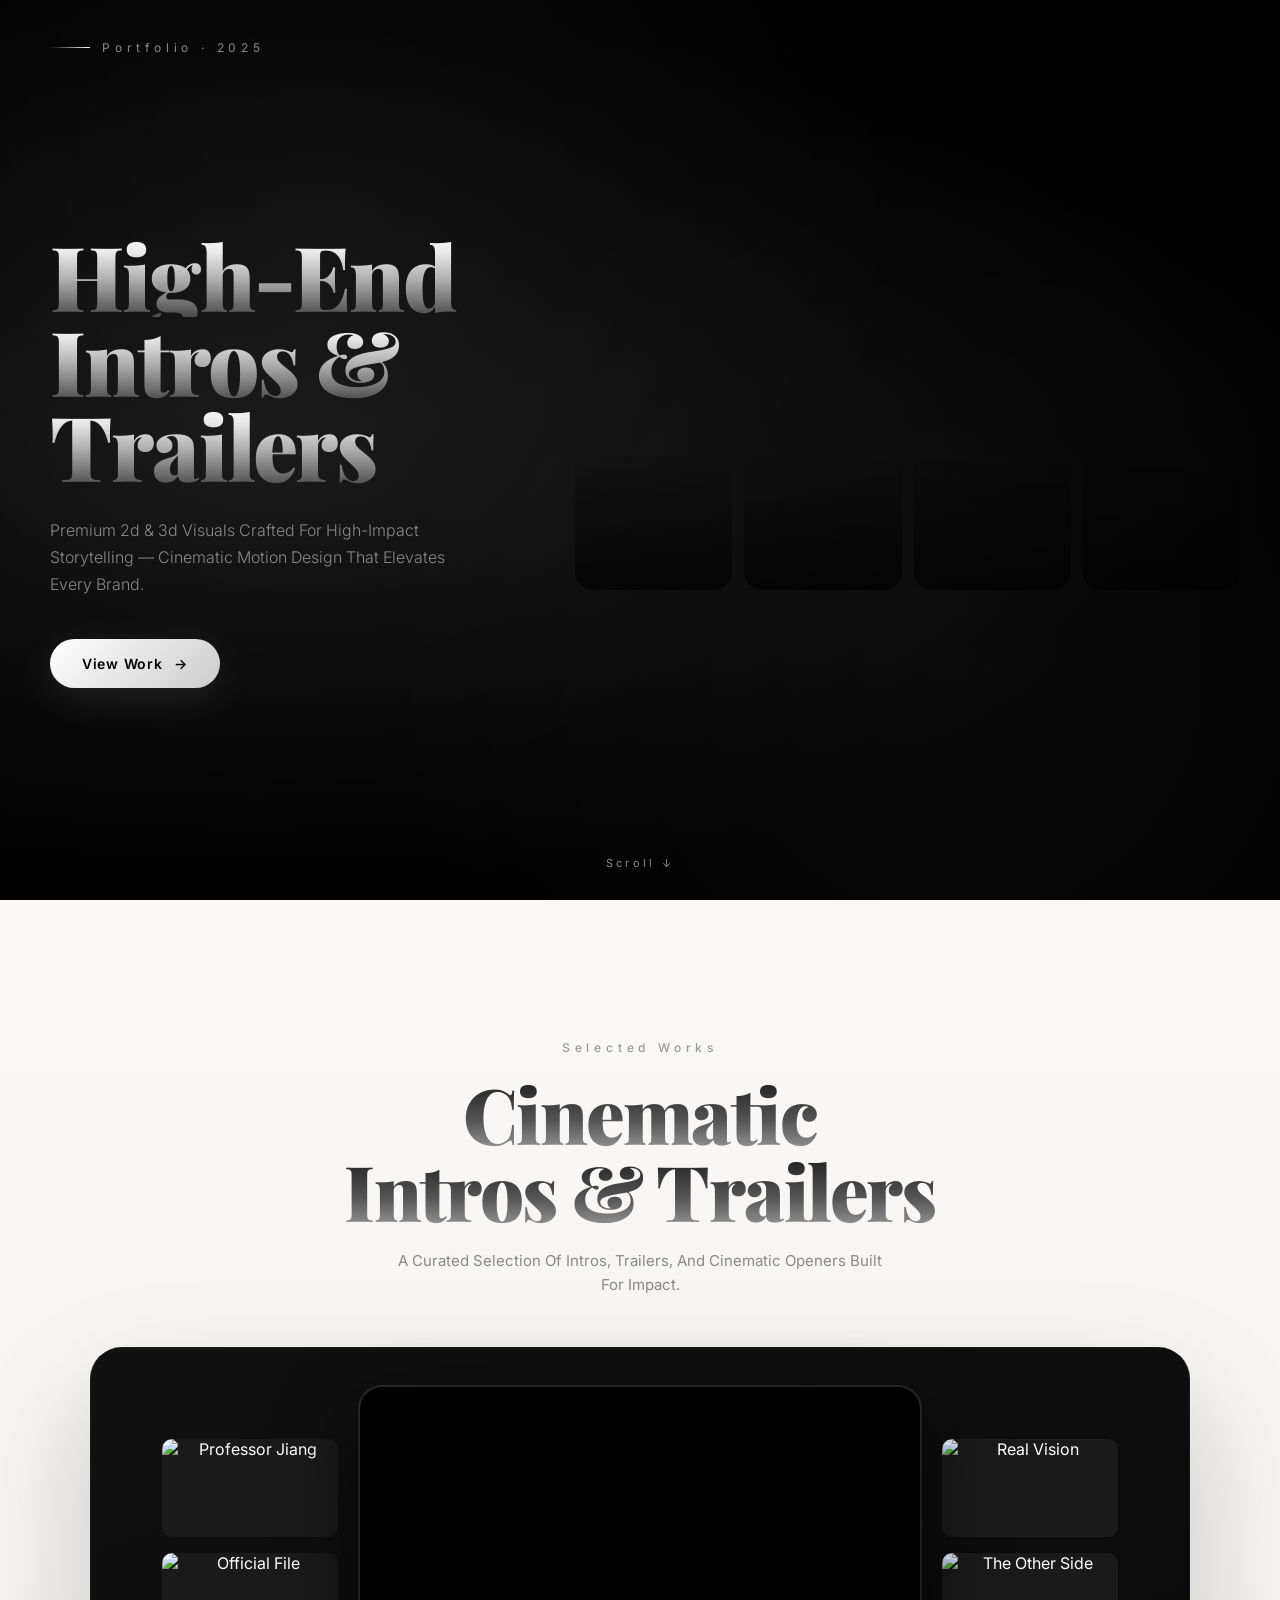
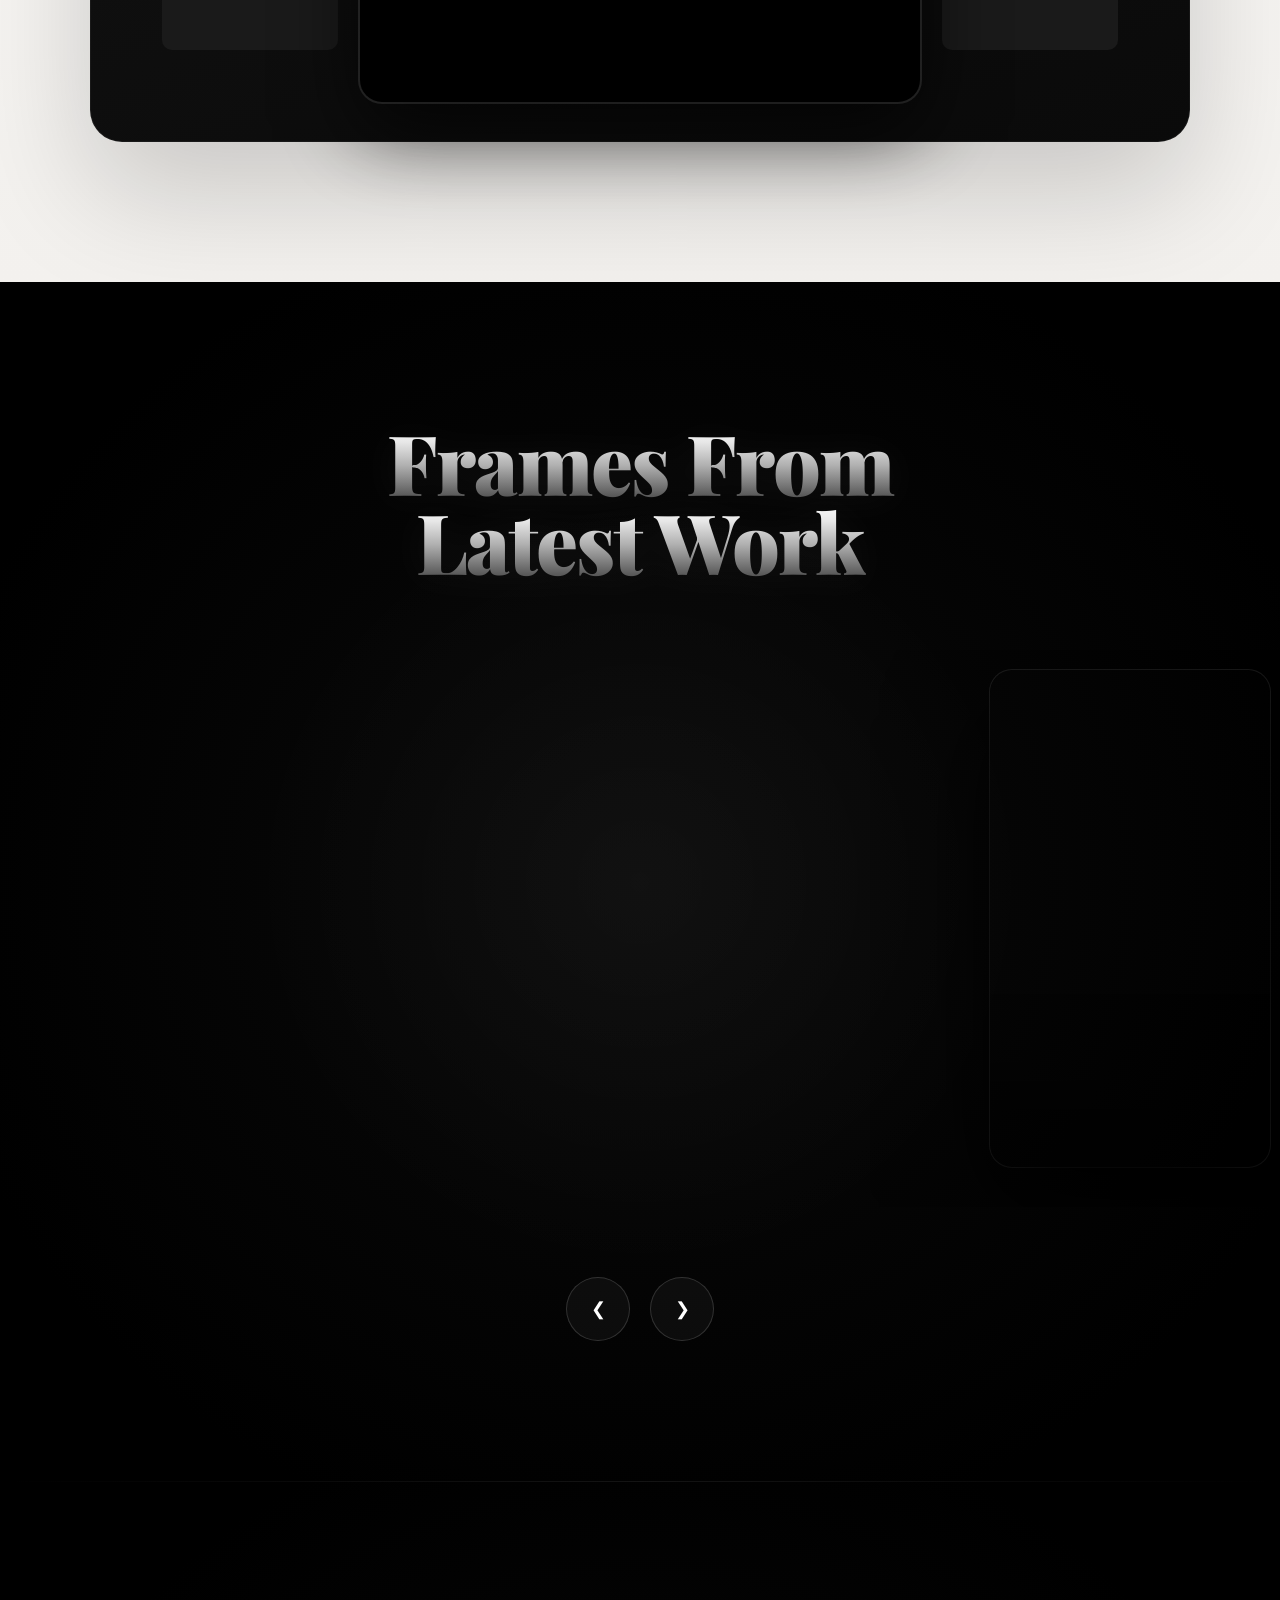
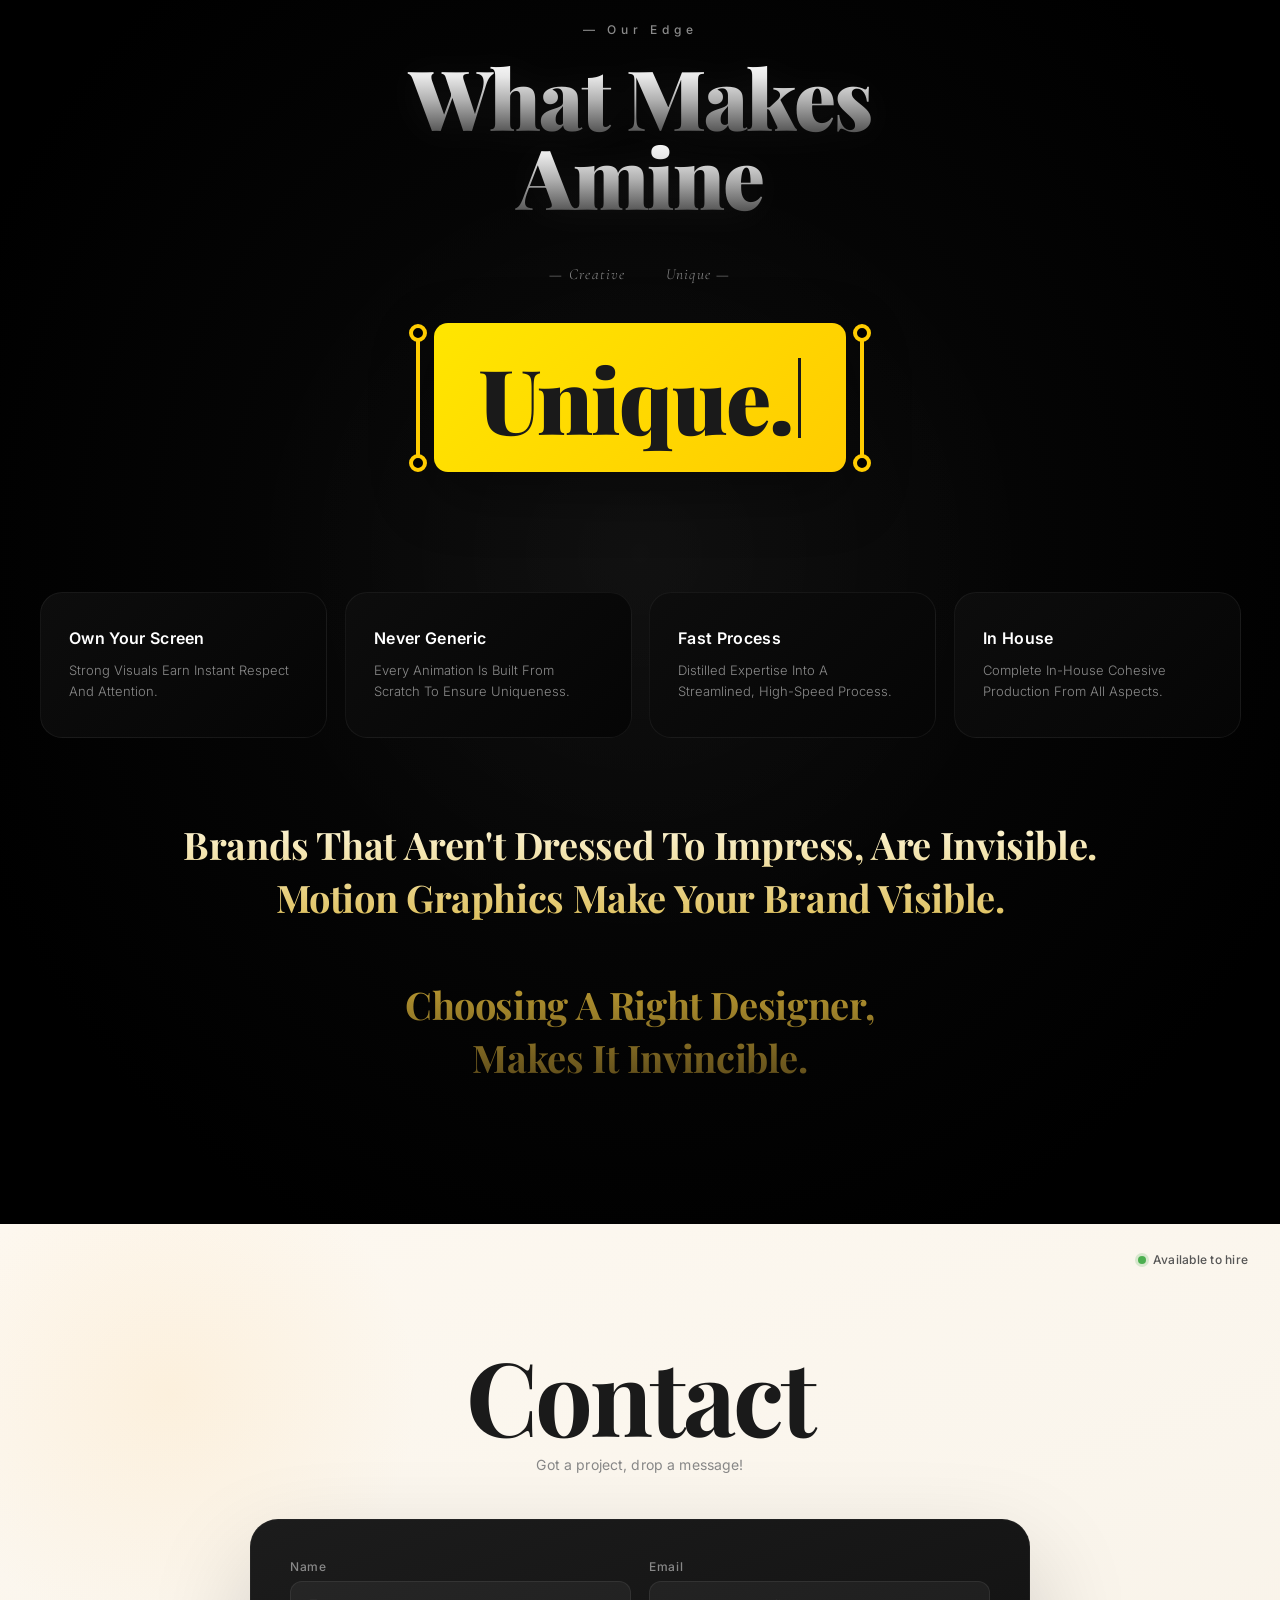
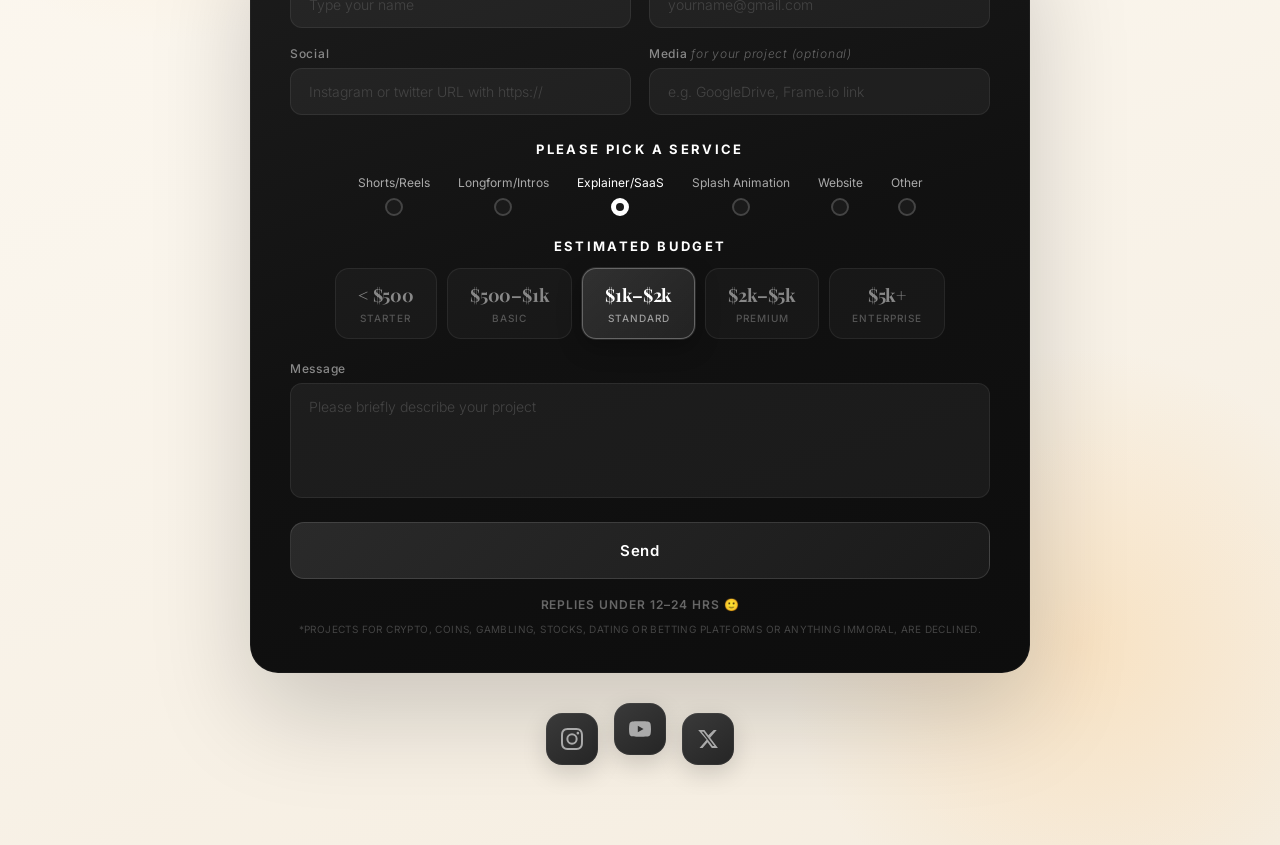
==== lab/portfolio-longform.html @ 3c405d92 "Add files via upload" ====
<!DOCTYPE html>
<html lang="en">
<head>
<meta charset="UTF-8">
<meta name="viewport" content="width=device-width, initial-scale=1.0">
<title>Amine — Cinematic Motion Design</title>

<link rel="preconnect" href="https://fonts.googleapis.com">
<link rel="preconnect" href="https://fonts.gstatic.com" crossorigin>
<link href="https://fonts.googleapis.com/css2?family=Playfair+Display:wght@700;900&family=Inter:wght@300;400;500;600&display=swap" rel="stylesheet">
<!-- Les Couleurs du Monde via Google Fonts fallback — using Cormorant Garamond as closest available match with custom styling -->
<link href="https://fonts.googleapis.com/css2?family=Cormorant+Garamond:ital,wght@0,300;0,400;0,600;1,300;1,400&display=swap" rel="stylesheet">

<style>
  :root {
    --title-font: 'Playfair Display', serif;
    --body-font: 'Inter', Helvetica, Arial, sans-serif;
    --creative-font: 'Cormorant Garamond', 'Playfair Display', serif;
    --bg-dark: #050505;
    --bg-darker: #000;
    --text-muted: #8a8a8a;
    --accent: #ffffff;
    --title-gradient: linear-gradient(180deg,
      #ffffff 0%, #e8e8e8 25%, #b0b0b0 55%, #4a4a4a 100%);
    --gold-gradient: linear-gradient(180deg,
      #fff8dc 0%, #d4af37 50%, #5c4a1a 100%);
  }

  * { box-sizing: border-box; margin: 0; padding: 0; }
  html { scroll-behavior: smooth; }
  body {
    font-family: var(--body-font);
    background-color: var(--bg-darker);
    color: #fff;
    overflow-x: hidden;
    -webkit-font-smoothing: antialiased;
  }
  img { display: block; max-width: 100%; }
  ::selection { background: #fff; color: #000; }

  ::-webkit-scrollbar { width: 8px; }
  ::-webkit-scrollbar-track { background: #111; }
  ::-webkit-scrollbar-thumb { background: #333; border-radius: 4px; }
  ::-webkit-scrollbar-thumb:hover { background: #555; }

  .gradient-text {
    font-family: var(--title-font);
    font-weight: 900;
    letter-spacing: -0.02em;
    line-height: 0.95;
  }
  .gradient-line {
    display: block;
    background: var(--title-gradient);
    -webkit-background-clip: text;
    background-clip: text;
    -webkit-text-fill-color: transparent;
    color: transparent;
    filter: drop-shadow(0 2px 20px rgba(255,255,255,0.06));
  }

  .fade-blur {
    opacity: 0;
    filter: blur(15px);
    transform: translateY(30px);
    transition: opacity 1.2s cubic-bezier(0.22, 1, 0.36, 1),
                filter   1.2s cubic-bezier(0.22, 1, 0.36, 1),
                transform 1.2s cubic-bezier(0.22, 1, 0.36, 1);
    will-change: opacity, filter, transform;
  }
  .fade-blur.visible {
    opacity: 1;
    filter: blur(0);
    transform: translateY(0);
  }
  .delay-1 { transition-delay: 0.15s; }
  .delay-2 { transition-delay: 0.30s; }
  .delay-3 { transition-delay: 0.45s; }
  .delay-4 { transition-delay: 0.60s; }

  /* ===== HERO ===== */
  .hero-section {
    position: relative;
    background: radial-gradient(ellipse at 20% 50%, #151515 0%, #000 70%);
    display: flex;
    min-height: 100vh;
    width: 100%;
    overflow: hidden;
  }
  .hero-section::before {
    content: '';
    position: absolute;
    inset: 0;
    background-image:
      radial-gradient(circle at 25% 25%, rgba(255,255,255,0.04) 0%, transparent 50%),
      radial-gradient(circle at 75% 75%, rgba(255,255,255,0.03) 0%, transparent 50%);
    pointer-events: none;
    z-index: 1;
  }

  .hero-label {
    position: absolute;
    top: 40px;
    left: 50px;
    z-index: 20;
    font-size: 12px;
    letter-spacing: 0.4em;
    color: var(--text-muted);
    display: flex;
    align-items: center;
    gap: 12px;
  }
  .hero-label::before {
    content: '';
    width: 40px;
    height: 1px;
    background: linear-gradient(90deg, transparent, #fff);
  }

  .hero-text-area {
    flex: 1;
    padding: 120px 50px 100px;
    display: flex;
    flex-direction: column;
    justify-content: center;
    z-index: 10;
    position: relative;
  }

  .hero-title {
    font-size: clamp(48px, 7vw, 110px);
    margin-bottom: 30px;
  }

  .hero-subtitle {
    font-size: 16px;
    color: var(--text-muted);
    max-width: 440px;
    line-height: 1.7;
    font-weight: 300;
    margin-bottom: 40px;
  }

  .hero-cta {
    display: inline-flex;
    align-items: center;
    gap: 12px;
    padding: 16px 32px;
    background: linear-gradient(135deg, #fff, #ccc);
    color: #000;
    text-decoration: none;
    border-radius: 50px;
    font-size: 14px;
    font-weight: 600;
    letter-spacing: 0.05em;
    width: fit-content;
    transition: transform 0.4s ease, box-shadow 0.4s ease;
    box-shadow: 0 10px 40px rgba(255,255,255,0.1);
  }
  .hero-cta:hover {
    transform: translateY(-3px);
    box-shadow: 0 15px 50px rgba(255,255,255,0.25);
  }
  .hero-cta .arrow { transition: transform 0.4s ease; }
  .hero-cta:hover .arrow { transform: translateX(5px); }

  .hero-images-area {
    flex: 1.4;
    display: flex;
    align-items: center;
    justify-content: flex-end;
    gap: 12px;
    padding: 60px 40px 60px 0;
    z-index: 5;
    position: relative;
  }

  .color-block {
    flex: 1;
    aspect-ratio: 9/16;
    max-height: 80vh;
    background-size: cover;
    background-position: center;
    transition: flex 0.9s cubic-bezier(0.22, 1, 0.36, 1),
                filter 0.6s ease,
                border-radius 0.6s ease;
    filter: brightness(0.35) contrast(1.1);
    border-radius: 18px;
    position: relative;
    overflow: hidden;
  }
  .color-block::after {
    content: '';
    position: absolute;
    inset: 0;
    background: linear-gradient(180deg, transparent 50%, rgba(0,0,0,0.65));
    pointer-events: none;
  }
  .color-block:hover {
    flex: 3.5;
    filter: brightness(1) contrast(1.05);
    border-radius: 22px;
  }

  .block-1 { background-image: url('Intro - V1.png'); }
  .block-2 { background-image: url('Intro - V2.png'); }
  .block-3 { background-image: url('Intro - V3.png'); }
  .block-4 { background-image: url('Intro - V4.png'); }

  .scroll-indicator {
    position: absolute;
    bottom: 30px;
    left: 50%;
    transform: translateX(-50%);
    z-index: 20;
    font-size: 11px;
    letter-spacing: 0.3em;
    color: var(--text-muted);
    animation: bounce 2.5s ease-in-out infinite;
  }
  @keyframes bounce {
    0%, 100% { transform: translateX(-50%) translateY(0); }
    50% { transform: translateX(-50%) translateY(8px); }
  }

  /* ===== VIDEO SECTION ===== */
  .intro-white-section {
    padding: 140px 20px;
    text-align: center;
    background: linear-gradient(180deg, #faf9f7 0%, #f3f1ee 100%);
    position: relative;
  }

  .section-eyebrow {
    font-size: 12px;
    letter-spacing: 0.4em;
    color: #999;
    margin-bottom: 20px;
    font-weight: 500;
  }

  .section-title {
    font-family: var(--title-font);
    font-size: clamp(40px, 6vw, 80px);
    font-weight: 900;
    line-height: 1;
    margin-bottom: 20px;
    letter-spacing: -0.02em;
  }
  .section-title .gradient-line {
    background: linear-gradient(180deg, #1a1a1a 0%, #555 60%, #999 100%);
    -webkit-background-clip: text;
    background-clip: text;
    -webkit-text-fill-color: transparent;
  }

  .section-sub {
    color: #888;
    font-size: 15px;
    max-width: 500px;
    margin: 0 auto 50px;
    line-height: 1.6;
  }

  /* ===== SHORTS VIDEO SECTION ===== */
  .video-container {
    width: 100%;
    max-width: 1100px;
    margin: 0 auto;
    background: linear-gradient(160deg, #111 0%, #0a0a0a 100%);
    border-radius: 32px;
    padding: 40px 36px;
    display: flex;
    flex-direction: row;
    align-items: center;
    justify-content: center;
    gap: 20px;
    box-shadow:
      0 50px 120px rgba(0,0,0,0.18),
      0 0 0 1px rgba(255,255,255,0.05) inset;
    position: relative;
  }

  /* Left / Right playlist — vertical stack 16/9 for longform */
  .side-playlist {
    display: flex;
    flex-direction: column;
    gap: 12px;
    flex: 0 0 180px;
    justify-content: center;
  }

  .playlist-row {
    display: flex;
    flex-direction: column;
    gap: 12px;
    width: 100%;
  }

  .playlist-item {
    width: 100%;
    aspect-ratio: 16/9;
    cursor: pointer;
    border-radius: 12px;
    overflow: hidden;
    transition: all 0.35s cubic-bezier(0.22, 1, 0.36, 1);
    border: 2px solid transparent;
    position: relative;
  }
  .playlist-item:hover {
    transform: scale(1.04) translateY(-3px);
    border-color: rgba(255,255,255,0.28);
  }
  .playlist-item.active-thumb {
    border-color: rgba(255,255,255,0.65);
    box-shadow: 0 0 18px rgba(255,255,255,0.12);
  }

  .thumb-wrap {
    width: 100%;
    height: 100%;
    position: relative;
    background: #1a1a1a;
  }
  .thumb-wrap::after {
    content: '▶';
    position: absolute; inset: 0;
    display: flex; align-items: center; justify-content: center;
    background: rgba(0,0,0,0.5);
    color: #fff; font-size: 11px;
    opacity: 0; transition: opacity 0.3s;
  }
  .playlist-item:hover .thumb-wrap::after { opacity: 1; }
  .thumb-wrap img {
    width: 100%; height: 100%;
    object-fit: cover;
    object-position: center;
    transform: scale(1);
  }

  .content-wrap { display: none; }

  /* Main video — center 16/9 for longform */
  .main-video-section {
    flex: 0 0 auto;
    width: 560px;
    aspect-ratio: 16/9;
    border-radius: 22px;
    overflow: hidden;
    background: #000;
    box-shadow:
      0 0 0 2px rgba(255,255,255,0.1),
      0 30px 80px rgba(0,0,0,0.7);
    position: relative;
    z-index: 2;
  }
  .main-video-section iframe {
    width: 100%; height: 100%; border: none;
  }

  /* ===== FRAMES SLIDER ===== */
  .frames-section {
    background: radial-gradient(ellipse at center, #0a0a0a 0%, #000 80%);
    padding: 140px 0;
    text-align: center;
    overflow: hidden;
    position: relative;
  }
  .frames-section::before {
    content: '';
    position: absolute;
    top: 50%; left: 50%;
    width: 800px; height: 800px;
    background: radial-gradient(circle, rgba(255,255,255,0.03), transparent 70%);
    transform: translate(-50%, -50%);
    pointer-events: none;
  }

  .frames-title {
    font-size: clamp(45px, 6.5vw, 90px);
    margin-bottom: 70px;
    position: relative;
    z-index: 2;
  }

  .slider-viewport {
    width: 100%;
    display: flex; justify-content: center; align-items: center;
    position: relative;
    z-index: 2;
    overflow: hidden;
    padding: 20px 0 40px;
  }

  .frames-wrapper {
    display: flex; align-items: center; gap: 16px;
    transition: transform 0.8s cubic-bezier(0.22, 1, 0.36, 1);
  }

  .frame-item {
    flex: 0 0 130px;
    aspect-ratio: 9/16;
    transition: all 0.8s cubic-bezier(0.22, 1, 0.36, 1);
    filter: brightness(0.3) saturate(0.6);
    transform: scale(0.88);
    border-radius: 16px;
    overflow: hidden;
    position: relative;
    cursor: pointer;
  }

  .frame-item.active {
    flex: 0 0 280px;
    filter: brightness(1) saturate(1);
    transform: scale(1);
    border-radius: 22px;
    box-shadow:
      0 40px 100px rgba(0,0,0,0.9),
      0 0 0 1px rgba(255,255,255,0.1);
  }
  .frame-item.active::after {
    content: '';
    position: absolute; inset: 0;
    background: linear-gradient(180deg, transparent 65%, rgba(0,0,0,0.5));
    pointer-events: none;
  }

  /* Left/right neighbors slightly visible */
  .frame-item.neighbor {
    flex: 0 0 160px;
    filter: brightness(0.55) saturate(0.8);
    transform: scale(0.93);
  }

  .frame-item img {
    width: 100%;
    height: 100%;
    object-fit: cover;
    object-position: center;
    /* Crop 16/9 images to look like 9/16 — zoom into center */
    transform: scale(1.8);
  }
  .frame-item.active img { transform: scale(1.8); }

  .slider-controls {
    margin-top: 70px;
    display: flex; justify-content: center;
    gap: 20px;
    position: relative;
    z-index: 2;
  }
  .control-btn {
    background: rgba(255,255,255,0.04);
    border: 1px solid rgba(255,255,255,0.15);
    color: #fff;
    width: 64px; height: 64px;
    border-radius: 50%;
    cursor: pointer;
    font-size: 18px;
    transition: all 0.4s ease;
    backdrop-filter: blur(10px);
  }
  .control-btn:hover {
    background: #fff; color: #000;
    transform: scale(1.08);
    box-shadow: 0 10px 30px rgba(255,255,255,0.2);
  }

  /* ============================================
     FINAL SHOWCASE SECTION — "What Makes Arsacre"
  ============================================ */
  .final-showcase-section {
    background: radial-gradient(ellipse at center, #0a0a0a 0%, #000 80%);
    padding: 140px 20px;
    text-align: center;
    color: #fff;
    font-family: var(--body-font);
    position: relative;
    overflow: hidden;
  }
  .final-showcase-section::before {
    content: '';
    position: absolute;
    top: 50%; left: 50%;
    width: 800px; height: 800px;
    background: radial-gradient(circle, rgba(255,255,255,0.03), transparent 70%);
    transform: translate(-50%, -50%);
    pointer-events: none;
  }

  .section-eyebrow-dark {
    font-size: 12px;
    letter-spacing: 0.4em;
    color: var(--text-muted);
    margin-bottom: 20px;
    font-weight: 500;
    position: relative;
    z-index: 2;
  }

  .final-title {
    font-size: clamp(45px, 6.5vw, 90px);
    margin-bottom: 50px;
    position: relative;
    z-index: 2;
  }

  /* Mechanical typewriter wrapper */
  .mechanical-wrapper {
    display: inline-flex;
    align-items: center;
    justify-content: center;
    position: relative;
    margin: 30px 0 60px;
    z-index: 2;
  }

  .vertical-mechanical-line {
    width: 4px;
    height: 100px;
    position: relative;
    transition: all 0.5s cubic-bezier(0.175, 0.885, 0.32, 1.275);
  }

  .large-dot {
    position: absolute;
    width: 18px;
    height: 18px;
    background: #000;
    border: 4px solid currentColor;
    border-radius: 50%;
    left: 50%;
    transform: translateX(-50%);
  }
  .dot-top { top: -9px; }
  .dot-bottom { bottom: -9px; }

  .dynamic-box-container {
    padding: 15px 45px;
    font-family: var(--title-font);
    font-size: clamp(40px, 7vw, 95px);
    font-weight: 900;
    letter-spacing: -0.02em;
    transition: all 0.6s ease;
    border-radius: 14px;
    margin: 0 14px;
    min-width: 200px;
    display: flex;
    align-items: center;
    justify-content: center;
    box-shadow: 0 20px 60px rgba(0,0,0,0.4);
  }

  /* Themes */
  .theme-unique { color: #ffcc00; }
  .theme-unique .dynamic-box-container {
    background: linear-gradient(135deg, #ffe600 0%, #ffcc00 100%);
    color: #1a1a1a;
  }
  .theme-unique .vertical-mechanical-line { background: #ffcc00; }

  .theme-creative { color: #4a34f3; }
  .theme-creative .dynamic-box-container {
    background: linear-gradient(135deg, #b19fff 0%, #4a34f3 100%);
    color: #fff;
  }
  .theme-creative .vertical-mechanical-line { background: #4a34f3; }

  .theme-different { color: #e65100; }
  .theme-different .dynamic-box-container {
    background: linear-gradient(135deg, #ff9d6e 0%, #e65100 100%);
    color: #fff;
  }
  .theme-different .vertical-mechanical-line { background: #e65100; }

  /* Feature cards */
  .feature-row {
    display: flex;
    justify-content: center;
    gap: 18px;
    max-width: 1200px;
    margin: 60px auto;
    position: relative;
    z-index: 2;
  }
  .feature-box {
    background: linear-gradient(135deg, #0d0d0d 0%, #050505 100%);
    border: 1px solid rgba(255,255,255,0.06);
    color: #fff;
    padding: 35px 28px;
    border-radius: 22px;
    flex: 1;
    text-align: left;
    transition: transform 0.5s ease, border-color 0.5s ease, box-shadow 0.5s ease;
  }
  .feature-box:hover {
    transform: translateY(-6px);
    border-color: rgba(255,255,255,0.15);
    box-shadow: 0 20px 50px rgba(0,0,0,0.5);
  }
  .feature-box h4 {
    font-family: var(--body-font);
    font-size: 16px;
    font-weight: 600;
    margin-bottom: 12px;
    letter-spacing: 0.02em;
  }
  .feature-box p {
    font-size: 13px;
    color: var(--text-muted);
    line-height: 1.6;
    font-weight: 300;
  }

  /* Gold quote */
  .quote-container {
    margin-top: 80px;
    position: relative;
    z-index: 2;
  }
  .gold-gradient-text {
    font-family: var(--title-font);
    background: var(--gold-gradient);
    -webkit-background-clip: text;
    background-clip: text;
    -webkit-text-fill-color: transparent;
    font-size: clamp(22px, 3.5vw, 38px);
    font-weight: 700;
    line-height: 1.4;
    letter-spacing: -0.01em;
    filter: drop-shadow(0 2px 20px rgba(212,175,55,0.15));
  }

  /* Divider line between sections */
  .section-divider {
    width: 100%;
    height: 1px;
    background: linear-gradient(90deg, transparent, rgba(255,255,255,0.08), transparent);
    position: relative;
    z-index: 2;
  }

  .cursor {
    display: inline-block;
    width: 3px;
    height: 0.9em;
    background: currentColor;
    margin-left: 6px;
    animation: blink 1s infinite;
    vertical-align: middle;
  }
  @keyframes blink { 50% { opacity: 0; } }

  /* ===== RESPONSIVE ===== */
  @media (max-width: 900px) {
    .hero-section { flex-direction: column; min-height: auto; }
    .hero-text-area { padding: 120px 30px 50px; }
    .hero-images-area {
      padding: 0 20px 60px;
      justify-content: center;
      max-height: 55vw;
    }
    .color-block { max-height: 55vw; }
    .hero-label { left: 30px; top: 30px; }
    .video-container {
      flex-wrap: wrap;
      justify-content: center;
      padding: 24px 16px;
      gap: 16px;
    }
    .main-video-section { width: 240px; order: -1; flex: 0 0 auto; }
    .side-playlist { flex-direction: row; flex-wrap: wrap; width: auto; justify-content: center; }
    .side-playlist .playlist-item { width: 80px; }
    .frame-item.active { flex: 0 0 200px; }
    .frame-item { flex: 0 0 100px; }
  }

  @media (max-width: 600px) {
    .contact-grid-2 { grid-template-columns: 1fr; }
    .contact-card { padding: 28px 22px; }
    .contact-services-row { gap: 18px; }
    .budget-options-row { gap: 8px; }
    .budget-option { min-width: 80px; padding: 12px 14px; }
    .budget-amount { font-size: 15px; }
  }

  @media (max-width: 768px) {
    .feature-row { flex-direction: column; }
    .mechanical-wrapper { flex-direction: column; gap: 20px; }
    .vertical-mechanical-line { width: 100px; height: 4px; }
    .large-dot { top: 50% !important; bottom: auto !important; transform: translate(-50%, -50%); }
    .dot-top { left: 0 !important; }
    .dot-bottom { left: 100% !important; }
  }
  /* ===== CREATIVE / UNIQUE LABELS ===== */
  .creative-label {
    font-family: var(--creative-font);
    font-style: italic;
    font-weight: 300;
    letter-spacing: 0.08em;
    font-size: clamp(13px, 1.2vw, 17px);
    color: var(--text-muted);
    display: inline-block;
  }
  .unique-label {
    font-family: var(--creative-font);
    font-style: italic;
    font-weight: 300;
    letter-spacing: 0.08em;
    font-size: clamp(13px, 1.2vw, 17px);
    color: var(--text-muted);
    display: inline-block;
  }

  /* ===== CONTACT SECTION ===== */
  .contact-section {
    background: linear-gradient(160deg, #fdf8f0 0%, #faf5ec 40%, #f5ede0 100%);
    padding: 120px 20px 80px;
    text-align: center;
    position: relative;
    overflow: hidden;
    min-height: 100vh;
    display: flex;
    flex-direction: column;
    align-items: center;
    justify-content: center;
  }

  /* warm glow blobs */
  .contact-section::before {
    content: '';
    position: absolute;
    bottom: -100px; right: -100px;
    width: 600px; height: 600px;
    background: radial-gradient(circle, rgba(255, 180, 80, 0.22) 0%, transparent 70%);
    pointer-events: none;
    border-radius: 50%;
  }
  .contact-section::after {
    content: '';
    position: absolute;
    top: -80px; left: -80px;
    width: 500px; height: 500px;
    background: radial-gradient(circle, rgba(255, 200, 120, 0.15) 0%, transparent 70%);
    pointer-events: none;
    border-radius: 50%;
  }

  .contact-available-badge {
    position: absolute;
    top: 28px; right: 32px;
    display: flex; align-items: center; gap: 7px;
    font-size: 12px;
    color: #555;
    font-family: var(--body-font);
    font-weight: 500;
    letter-spacing: 0.02em;
    z-index: 10;
  }
  .contact-available-badge::before {
    content: '';
    width: 8px; height: 8px;
    background: #4caf50;
    border-radius: 50%;
    box-shadow: 0 0 0 3px rgba(76,175,80,0.2);
    animation: pulse-green 2s infinite;
  }
  @keyframes pulse-green {
    0%, 100% { box-shadow: 0 0 0 3px rgba(76,175,80,0.2); }
    50% { box-shadow: 0 0 0 6px rgba(76,175,80,0.08); }
  }

  .contact-title-wrap {
    margin-bottom: 10px;
    position: relative;
    z-index: 2;
  }
  .contact-title {
    font-family: var(--title-font);
    font-size: clamp(52px, 8vw, 110px);
    font-weight: 700;
    color: #1a1a1a;
    letter-spacing: -0.03em;
    line-height: 1;
  }
  .contact-subtitle-text {
    font-family: var(--body-font);
    font-size: 14px;
    color: #888;
    font-weight: 400;
    margin-top: 10px;
    letter-spacing: 0.01em;
  }

  .contact-card {
    background: linear-gradient(160deg, #1c1c1c 0%, #111 50%, #0d0d0d 100%);
    border-radius: 28px;
    padding: 40px 40px 36px;
    width: 100%;
    max-width: 780px;
    margin: 36px auto 0;
    position: relative;
    z-index: 2;
    box-shadow:
      0 40px 100px rgba(0,0,0,0.18),
      0 0 0 1px rgba(255,255,255,0.04) inset;
  }

  .contact-grid-2 {
    display: grid;
    grid-template-columns: 1fr 1fr;
    gap: 18px;
    margin-bottom: 18px;
  }

  .contact-field-group {
    display: flex;
    flex-direction: column;
    gap: 7px;
    text-align: left;
  }
  .contact-field-group label {
    font-size: 12px;
    color: #888;
    font-weight: 500;
    letter-spacing: 0.06em;
    font-family: var(--body-font);
  }
  .contact-field-group label em {
    font-style: italic;
    color: #666;
    font-weight: 300;
  }
  .contact-field-group input,
  .contact-field-group textarea {
    background: rgba(255,255,255,0.05);
    border: 1px solid rgba(255,255,255,0.07);
    border-radius: 12px;
    padding: 14px 18px;
    color: #fff;
    font-family: var(--body-font);
    font-size: 14px;
    font-weight: 300;
    outline: none;
    transition: border-color 0.3s ease, background 0.3s ease;
    width: 100%;
    resize: none;
  }
  .contact-field-group input::placeholder,
  .contact-field-group textarea::placeholder {
    color: #444;
  }
  .contact-field-group input:focus,
  .contact-field-group textarea:focus {
    border-color: rgba(255,255,255,0.18);
    background: rgba(255,255,255,0.07);
  }

  .contact-service-section {
    margin: 26px 0 22px;
    text-align: center;
  }
  .contact-service-title {
    font-size: 13px;
    font-weight: 700;
    letter-spacing: 0.18em;
    color: #fff;
    margin-bottom: 18px;
    font-family: var(--body-font);
  }
  .contact-services-row {
    display: flex;
    justify-content: center;
    gap: 28px;
    flex-wrap: wrap;
  }
  .service-option {
    display: flex;
    flex-direction: column;
    align-items: center;
    gap: 8px;
    cursor: pointer;
  }
  .service-option span {
    font-size: 12px;
    color: #aaa;
    font-family: var(--body-font);
    font-weight: 400;
    white-space: nowrap;
  }
  .service-radio {
    width: 18px; height: 18px;
    border: 2px solid #444;
    border-radius: 50%;
    position: relative;
    transition: border-color 0.3s;
    cursor: pointer;
    background: #1a1a1a;
  }
  .service-option.selected .service-radio {
    border-color: #fff;
    background: #fff;
  }
  .service-option.selected .service-radio::after {
    content: '';
    position: absolute;
    inset: 3px;
    background: #1a1a1a;
    border-radius: 50%;
  }
  .service-option.selected span { color: #fff; }

  .contact-message-group {
    margin-bottom: 24px;
  }

  .contact-send-btn {
    width: 100%;
    padding: 18px;
    background: linear-gradient(135deg, #2a2a2a 0%, #1a1a1a 100%);
    border: 1px solid rgba(255,255,255,0.12);
    border-radius: 14px;
    color: #fff;
    font-size: 15px;
    font-weight: 600;
    letter-spacing: 0.04em;
    cursor: pointer;
    font-family: var(--body-font);
    transition: all 0.4s ease;
    position: relative;
    overflow: hidden;
  }
  .contact-send-btn::before {
    content: '';
    position: absolute;
    inset: 0;
    background: linear-gradient(135deg, rgba(255,255,255,0.08), transparent);
    opacity: 0;
    transition: opacity 0.4s;
  }
  .contact-send-btn:hover {
    transform: translateY(-2px);
    border-color: rgba(255,255,255,0.22);
    box-shadow: 0 12px 40px rgba(0,0,0,0.4);
  }
  .contact-send-btn:hover::before { opacity: 1; }

  .contact-replies-note {
    font-size: 12px;
    color: #666;
    margin-top: 18px;
    font-family: var(--body-font);
    letter-spacing: 0.08em;
    font-weight: 600;
  }

  .contact-disclaimer {
    font-size: 10px;
    color: #444;
    margin-top: 10px;
    font-family: var(--body-font);
    letter-spacing: 0.04em;
    line-height: 1.5;
  }

  /* Social icons */
  .contact-socials {
    display: flex;
    justify-content: center;
    align-items: flex-end;
    gap: 16px;
    margin-top: 40px;
    position: relative;
    z-index: 2;
  }
  .social-icon-btn {
    width: 52px; height: 52px;
    background: linear-gradient(145deg, #3a3a3a, #252525);
    border-radius: 16px;
    display: flex; align-items: center; justify-content: center;
    cursor: pointer;
    transition: all 0.4s ease;
    box-shadow: 0 8px 24px rgba(0,0,0,0.15), 0 0 0 1px rgba(255,255,255,0.05) inset;
    text-decoration: none;
  }
  .social-icon-btn:nth-child(2) {
    transform: translateY(-10px);
  }
  .social-icon-btn:hover {
    transform: translateY(-6px) scale(1.06);
    box-shadow: 0 16px 36px rgba(0,0,0,0.25);
  }
  .social-icon-btn:nth-child(2):hover {
    transform: translateY(-16px) scale(1.06);
  }
  .social-icon-btn svg {
    width: 22px; height: 22px;
    fill: #aaa;
    transition: fill 0.3s;
  }
  .social-icon-btn:hover svg { fill: #fff; }

  /* ===== BUDGET SELECTOR ===== */
  .contact-budget-section {
    margin: 6px 0 22px;
    text-align: center;
  }

  .budget-options-row {
    display: flex;
    justify-content: center;
    gap: 10px;
    flex-wrap: wrap;
  }

  .budget-option {
    display: flex;
    flex-direction: column;
    align-items: center;
    gap: 5px;
    padding: 14px 22px;
    border-radius: 14px;
    border: 1px solid rgba(255,255,255,0.07);
    background: rgba(255,255,255,0.03);
    cursor: pointer;
    transition: all 0.3s cubic-bezier(0.22, 1, 0.36, 1);
    min-width: 100px;
    position: relative;
    overflow: hidden;
  }
  .budget-option::before {
    content: '';
    position: absolute;
    inset: 0;
    background: linear-gradient(135deg, rgba(255,255,255,0.06), transparent);
    opacity: 0;
    transition: opacity 0.3s;
  }
  .budget-option:hover {
    border-color: rgba(255,255,255,0.16);
    background: rgba(255,255,255,0.06);
    transform: translateY(-3px);
  }
  .budget-option:hover::before { opacity: 1; }

  .budget-option.selected {
    border-color: rgba(255,255,255,0.3);
    background: rgba(255,255,255,0.08);
    box-shadow: 0 0 0 1px rgba(255,255,255,0.1), 0 8px 24px rgba(0,0,0,0.3);
  }
  .budget-option.selected::before { opacity: 1; }
  .budget-option.selected .budget-amount { color: #fff; }
  .budget-option.selected .budget-label {
    color: rgba(255,255,255,0.55);
  }

  .budget-amount {
    font-family: var(--title-font);
    font-size: 18px;
    font-weight: 700;
    color: #888;
    letter-spacing: -0.01em;
    transition: color 0.3s;
  }
  .budget-label {
    font-family: var(--body-font);
    font-size: 10px;
    font-weight: 500;
    letter-spacing: 0.1em;
    color: #555;
    text-transform: uppercase;
    transition: color 0.3s;
  }

  @media (max-width: 600px) {
    .budget-options-row { gap: 8px; }
    .budget-option { min-width: 80px; padding: 12px 14px; }
    .budget-amount { font-size: 15px; }
  }

</style>
</head>
<body>

<!-- ===== HERO ===== -->
<header class="hero-section">
  <div class="hero-label fade-blur">Portfolio · 2025</div>

  <div class="hero-text-area">
    <h1 class="hero-title gradient-text">
      <span class="gradient-line fade-blur delay-1">High-End</span>
      <span class="gradient-line fade-blur delay-2">Intros &amp;</span>
      <span class="gradient-line fade-blur delay-3">Trailers</span>
    </h1>
    <p class="hero-subtitle fade-blur delay-4">
      Premium 2d &amp; 3d Visuals Crafted For High-Impact Storytelling — Cinematic Motion Design That Elevates Every Brand.
    </p>
    <a href="#work" class="hero-cta fade-blur delay-4">
      View Work <span class="arrow">→</span>
    </a>
  </div>

  <div class="hero-images-area">
    <div class="color-block block-1"></div>
    <div class="color-block block-2"></div>
    <div class="color-block block-3"></div>
    <div class="color-block block-4"></div>
  </div>

  <div class="scroll-indicator">Scroll ↓</div>
</header>

<!-- ===== VIDEO GALLERY ===== -->
<section class="intro-white-section" id="work">
  <p class="section-eyebrow fade-blur">Selected Works</p>
  <h2 class="section-title fade-blur delay-1">
    <span class="gradient-line">Cinematic</span>
    <span class="gradient-line">Intros & Trailers</span>
  </h2>
  <p class="section-sub fade-blur delay-2">
    A Curated Selection Of Intros, Trailers, And Cinematic Openers Built For Impact.
  </p>

  <div class="video-container fade-blur delay-3">
    <div class="side-playlist" id="sidePlaylistLeft"></div>
    <div class="main-video-section">
      <iframe id="mainPlayer" src="https://www.youtube.com/embed/yw6jr3jXrEI?enablejsapi=1" allowfullscreen></iframe>
    </div>
    <div class="side-playlist" id="sidePlaylistRight"></div>
  </div>
</section>

<!-- ===== FRAMES SLIDER ===== -->
<section class="frames-section">
  <h2 class="frames-title gradient-text fade-blur">
    <span class="gradient-line">Frames From</span>
    <span class="gradient-line">Latest Work</span>
  </h2>

  <div class="slider-viewport">
    <div class="frames-wrapper" id="framesWrapper">
      <div class="frame-item"><img src="Intro - V1.png" alt=""></div>
      <div class="frame-item"><img src="Intro - V2.png" alt=""></div>
      <div class="frame-item"><img src="Intro - V3.png" alt=""></div>
      <div class="frame-item active"><img src="Intro - V5.png" alt=""></div>
      <div class="frame-item"><img src="Intro - V4.png" alt=""></div>
      <div class="frame-item"><img src="Intro - V5.png" alt=""></div>
      <div class="frame-item"><img src="Intro - V1.png" alt=""></div>
    </div>
  </div>

  <div class="slider-controls fade-blur">
    <button class="control-btn" onclick="moveSlide(-1)" aria-label="Previous">&#10094;</button>
    <button class="control-btn" onclick="moveSlide(1)" aria-label="Next">&#10095;</button>
  </div>
</section>

<!-- ===== WHAT MAKES ARSACRE ===== -->
<div class="section-divider"></div>

<section class="final-showcase-section" id="edge">

  <!-- Eyebrow + Title -->
  <div class="section-eyebrow-dark fade-blur">— Our Edge</div>
  <h2 class="gradient-text final-title fade-blur delay-1">
    <span class="gradient-line">What Makes</span>
    <span class="gradient-line">Amine</span>
  </h2>

  <!-- Creative / Unique labels -->
  <div class="fade-blur delay-2" style="display:flex; justify-content:center; gap:40px; margin-bottom:10px; position:relative; z-index:2;">
    <span class="creative-label">— Creative</span>
    <span class="unique-label">Unique —</span>
  </div>

  <!-- Mechanical Typewriter -->
  <div class="mechanical-wrapper theme-unique fade-blur delay-2" id="mainWrapper">
    <div class="vertical-mechanical-line" id="lineLeft">
      <div class="large-dot dot-top"></div>
      <div class="large-dot dot-bottom"></div>
    </div>

    <div class="dynamic-box-container" id="typewriterBox">
      <span id="dynamicText">Unique</span><span class="cursor"></span>
    </div>

    <div class="vertical-mechanical-line" id="lineRight">
      <div class="large-dot dot-top"></div>
      <div class="large-dot dot-bottom"></div>
    </div>
  </div>

  <!-- Feature Cards -->
  <div class="feature-row">
    <div class="feature-box fade-blur delay-1">
      <h4>Own Your Screen</h4>
      <p>Strong Visuals Earn Instant Respect And Attention.</p>
    </div>
    <div class="feature-box fade-blur delay-2">
      <h4>Never Generic</h4>
      <p>Every Animation Is Built From Scratch To Ensure Uniqueness.</p>
    </div>
    <div class="feature-box fade-blur delay-3">
      <h4>Fast Process</h4>
      <p>Distilled Expertise Into A Streamlined, High-Speed Process.</p>
    </div>
    <div class="feature-box fade-blur delay-4">
      <h4>In House</h4>
      <p>Complete In-House Cohesive Production From All Aspects.</p>
    </div>
  </div>

  <!-- Gold Quote -->
  <div class="quote-container">
    <p class="gold-gradient-text fade-blur" id="goldQuote">
      Brands That Aren't Dressed To Impress, Are Invisible.<br>
      Motion Graphics Make Your Brand Visible.<br><br>
      Choosing A Right Designer,<br>
      Makes It Invincible.
    </p>
  </div>
</section>

<script>
  /* ---------- LONGFORM PLAYLIST ---------- */
  const videos = [
    { id: 'yw6jr3jXrEI', title: 'Main Feature',      desc: 'Cinematic Opener' },
    { id: 'PTnRYDBoS98', title: 'Professor Jiang',    desc: 'Official Podcast' },
    { id: 'X2Rfjeh4QwI', title: 'Official File',      desc: 'Visual Story' },
    { id: '-qQsvqKB1_Y', title: 'Real Vision',        desc: 'Cinematic Trailer' },
    { id: 'jAKU_YR0YDs', title: 'The Other Side',     desc: 'Documentary Style' }
  ];

  let activeId = videos[0].id;

  function buildThumb(v) {
    return `<div class="playlist-item ${v.id === activeId ? 'active-thumb' : ''}" data-id="${v.id}">
      <div class="thumb-wrap">
        <img src="https://img.youtube.com/vi/${v.id}/mqdefault.jpg" alt="${v.title}">
      </div>
    </div>`;
  }

  function buildRows(vids, perRow) {
    let html = '';
    for (let i = 0; i < vids.length; i += perRow) {
      const chunk = vids.slice(i, i + perRow);
      html += `<div class="playlist-row">${chunk.map(buildThumb).join('')}</div>`;
    }
    return html;
  }

  function renderPlaylists() {
    const rest  = videos.slice(1); // 4 remaining
    const left  = rest.slice(0, 2);
    const right = rest.slice(2, 4);

    document.getElementById('sidePlaylistLeft').innerHTML  = buildRows(left, 1);
    document.getElementById('sidePlaylistRight').innerHTML = buildRows(right, 1);

    document.querySelectorAll('.playlist-item').forEach(item => {
      item.addEventListener('click', () => {
        activeId = item.dataset.id;
        document.getElementById('mainPlayer').src =
          `https://www.youtube.com/embed/${activeId}?autoplay=1`;
        document.querySelectorAll('.playlist-item').forEach(i =>
          i.classList.toggle('active-thumb', i.dataset.id === activeId)
        );
      });
    });
  }

  renderPlaylists();

  /* ---------- PORTRAIT SLIDER ---------- */
  let currentIdx = 3;
  const items = document.querySelectorAll('.frame-item');

  function updateSlider() {
    items.forEach((item, i) => {
      item.classList.remove('active', 'neighbor');
      if (i === currentIdx) item.classList.add('active');
      else if (i === currentIdx - 1 || i === currentIdx + 1) item.classList.add('neighbor');
    });
    const wrapper = document.getElementById('framesWrapper');
    const moveAmount = (currentIdx - 3) * -152;
    wrapper.style.transform = `translateX(${moveAmount}px)`;
  }

  function moveSlide(step) {
    currentIdx += step;
    if (currentIdx >= items.length) currentIdx = 0;
    if (currentIdx < 0) currentIdx = items.length - 1;
    updateSlider();
  }

  updateSlider();

  /* ---------- FADE-BLUR ON SCROLL ---------- */
  const observer = new IntersectionObserver(entries => {
    entries.forEach(entry => {
      if (entry.isIntersecting) {
        entry.target.classList.add('visible');
        observer.unobserve(entry.target);
      }
    });
  }, { threshold: 0.05 });

  document.querySelectorAll('.fade-blur').forEach(el => observer.observe(el));

  window.addEventListener('load', () => {
    document.querySelectorAll('.hero-section .fade-blur').forEach(el => el.classList.add('visible'));
  });

  /* ---------- MECHANICAL TYPEWRITER ---------- */
  const wordsData = [
    { text: "Unique.",    theme: "theme-unique" },
    { text: "Creative.",  theme: "theme-creative" },
    { text: "Different.", theme: "theme-different" }
  ];

  let currentWordIdx = 0;
  const dText    = document.getElementById('dynamicText');
  const dWrapper = document.getElementById('mainWrapper');
  const lSide    = document.getElementById('lineLeft');
  const rSide    = document.getElementById('lineRight');

  async function startMechanicalTyping() {
    const data = wordsData[currentWordIdx];

    dWrapper.className = `mechanical-wrapper ${data.theme} visible`;

    lSide.style.height = "130px";
    rSide.style.height = "130px";

    dText.innerText = "";
    for (const char of data.text) {
      dText.innerText += char;
      await new Promise(r => setTimeout(r, 130));
    }

    await new Promise(r => setTimeout(r, 2200));

    lSide.style.height = "70px";
    rSide.style.height = "70px";

    while (dText.innerText.length > 0) {
      dText.innerText = dText.innerText.slice(0, -1);
      await new Promise(r => setTimeout(r, 80));
    }

    currentWordIdx = (currentWordIdx + 1) % wordsData.length;
    startMechanicalTyping();
  }

  window.addEventListener('load', startMechanicalTyping);
</script>

<!-- ===== CONTACT SECTION ===== -->
<section class="contact-section" id="contact">

  <div class="contact-available-badge">Available to hire</div>

  <div class="contact-title-wrap">
    <h2 class="contact-title">Contact</h2>
    <p class="contact-subtitle-text">Got a project, drop a message!</p>
  </div>

  <div class="contact-card">
    <div class="contact-grid-2">
      <div class="contact-field-group">
        <label>Name</label>
        <input type="text" placeholder="Type your name">
      </div>
      <div class="contact-field-group">
        <label>Email</label>
        <input type="email" placeholder="yourname@gmail.com">
      </div>
    </div>

    <div class="contact-grid-2" style="margin-bottom:22px;">
      <div class="contact-field-group">
        <label>Social</label>
        <input type="text" placeholder="Instagram or twitter URL with https://">
      </div>
      <div class="contact-field-group">
        <label>Media <em>for your project (optional)</em></label>
        <input type="text" placeholder="e.g. GoogleDrive, Frame.io link">
      </div>
    </div>

    <!-- Service Picker -->
    <div class="contact-service-section">
      <p class="contact-service-title">PLEASE PICK A SERVICE</p>
      <div class="contact-services-row" id="servicesRow">
        <div class="service-option" data-service="Shorts/Reels">
          <span>Shorts/Reels</span>
          <div class="service-radio"></div>
        </div>
        <div class="service-option" data-service="Longform/Intros">
          <span>Longform/Intros</span>
          <div class="service-radio"></div>
        </div>
        <div class="service-option selected" data-service="Explainer/SaaS">
          <span>Explainer/SaaS</span>
          <div class="service-radio"></div>
        </div>
        <div class="service-option" data-service="Splash Animation">
          <span>Splash Animation</span>
          <div class="service-radio"></div>
        </div>
        <div class="service-option" data-service="Website">
          <span>Website</span>
          <div class="service-radio"></div>
        </div>
        <div class="service-option" data-service="Other">
          <span>Other</span>
          <div class="service-radio"></div>
        </div>
      </div>
    </div>

    <!-- Budget Selector -->
    <div class="contact-budget-section">
      <p class="contact-service-title" style="margin-bottom:14px;">ESTIMATED BUDGET</p>
      <div class="budget-options-row" id="budgetRow">
        <div class="budget-option" data-budget="< $500">
          <span class="budget-amount">&#60; $500</span>
          <span class="budget-label">Starter</span>
        </div>
        <div class="budget-option" data-budget="$500–$1k">
          <span class="budget-amount">$500–$1k</span>
          <span class="budget-label">Basic</span>
        </div>
        <div class="budget-option selected" data-budget="$1k–$2k">
          <span class="budget-amount">$1k–$2k</span>
          <span class="budget-label">Standard</span>
        </div>
        <div class="budget-option" data-budget="$2k–$5k">
          <span class="budget-amount">$2k–$5k</span>
          <span class="budget-label">Premium</span>
        </div>
        <div class="budget-option" data-budget="$5k+">
          <span class="budget-amount">$5k+</span>
          <span class="budget-label">Enterprise</span>
        </div>
      </div>
    </div>

    <!-- Message -->
    <div class="contact-field-group contact-message-group">
      <label>Message</label>
      <textarea rows="5" placeholder="Please briefly describe your project"></textarea>
    </div>

    <button class="contact-send-btn" onclick="handleContactSend(this)">Send</button>

    <p class="contact-replies-note">REPLIES UNDER 12–24 HRS 🙂</p>
    <p class="contact-disclaimer">*PROJECTS FOR CRYPTO, COINS, GAMBLING, STOCKS, DATING OR BETTING PLATFORMS OR ANYTHING IMMORAL, ARE DECLINED.</p>
  </div>

  <!-- Social Icons -->
  <div class="contact-socials">
    <a href="#" class="social-icon-btn" aria-label="Instagram">
      <svg viewBox="0 0 24 24" xmlns="http://www.w3.org/2000/svg">
        <path d="M12 2.163c3.204 0 3.584.012 4.85.07 3.252.148 4.771 1.691 4.919 4.919.058 1.265.069 1.645.069 4.849 0 3.205-.012 3.584-.069 4.849-.149 3.225-1.664 4.771-4.919 4.919-1.266.058-1.644.07-4.85.07-3.204 0-3.584-.012-4.849-.07-3.26-.149-4.771-1.699-4.919-4.92-.058-1.265-.07-1.644-.07-4.849 0-3.204.013-3.583.07-4.849.149-3.227 1.664-4.771 4.919-4.919 1.266-.057 1.645-.069 4.849-.069zM12 0C8.741 0 8.333.014 7.053.072 2.695.272.273 2.69.073 7.052.014 8.333 0 8.741 0 12c0 3.259.014 3.668.072 4.948.2 4.358 2.618 6.78 6.98 6.98C8.333 23.986 8.741 24 12 24c3.259 0 3.668-.014 4.948-.072 4.354-.2 6.782-2.618 6.979-6.98.059-1.28.073-1.689.073-4.948 0-3.259-.014-3.667-.072-4.947-.196-4.354-2.617-6.78-6.979-6.98C15.668.014 15.259 0 12 0zm0 5.838a6.162 6.162 0 100 12.324 6.162 6.162 0 000-12.324zM12 16a4 4 0 110-8 4 4 0 010 8zm6.406-11.845a1.44 1.44 0 100 2.881 1.44 1.44 0 000-2.881z"/>
      </svg>
    </a>
    <a href="#" class="social-icon-btn" aria-label="YouTube">
      <svg viewBox="0 0 24 24" xmlns="http://www.w3.org/2000/svg">
        <path d="M23.495 6.205a3.007 3.007 0 00-2.088-2.088c-1.87-.501-9.396-.501-9.396-.501s-7.507-.01-9.396.501A3.007 3.007 0 00.527 6.205a31.247 31.247 0 00-.522 5.805 31.247 31.247 0 00.522 5.783 3.007 3.007 0 002.088 2.088c1.868.502 9.396.502 9.396.502s7.506 0 9.396-.502a3.007 3.007 0 002.088-2.088 31.247 31.247 0 00.5-5.783 31.247 31.247 0 00-.5-5.805zM9.609 15.601V8.408l6.264 3.602z"/>
      </svg>
    </a>
    <a href="#" class="social-icon-btn" aria-label="X / Twitter">
      <svg viewBox="0 0 24 24" xmlns="http://www.w3.org/2000/svg">
        <path d="M18.244 2.25h3.308l-7.227 8.26 8.502 11.24H16.17l-4.714-6.231-5.401 6.231H2.748l7.73-8.835L1.254 2.25H8.08l4.253 5.622zm-1.161 17.52h1.833L7.084 4.126H5.117z"/>
      </svg>
    </a>
  </div>

</section>

<script>
  /* ---------- BUDGET PICKER ---------- */
  document.getElementById('budgetRow').addEventListener('click', e => {
    const opt = e.target.closest('.budget-option');
    if (!opt) return;
    document.querySelectorAll('.budget-option').forEach(o => o.classList.remove('selected'));
    opt.classList.add('selected');
  });

  /* ---------- SERVICE PICKER ---------- */
  document.getElementById('servicesRow').addEventListener('click', e => {
    const opt = e.target.closest('.service-option');
    if (!opt) return;
    document.querySelectorAll('.service-option').forEach(o => o.classList.remove('selected'));
    opt.classList.add('selected');
  });

  /* ---------- SEND BUTTON ---------- */
  function handleContactSend(btn) {
    btn.textContent = 'Sent ✓';
    btn.style.background = 'linear-gradient(135deg, #1a3a1a 0%, #0d200d 100%)';
    btn.style.borderColor = 'rgba(76,175,80,0.3)';
    setTimeout(() => {
      btn.textContent = 'Send';
      btn.style.background = '';
      btn.style.borderColor = '';
    }, 3000);
  }
</script>

</body>
</html>
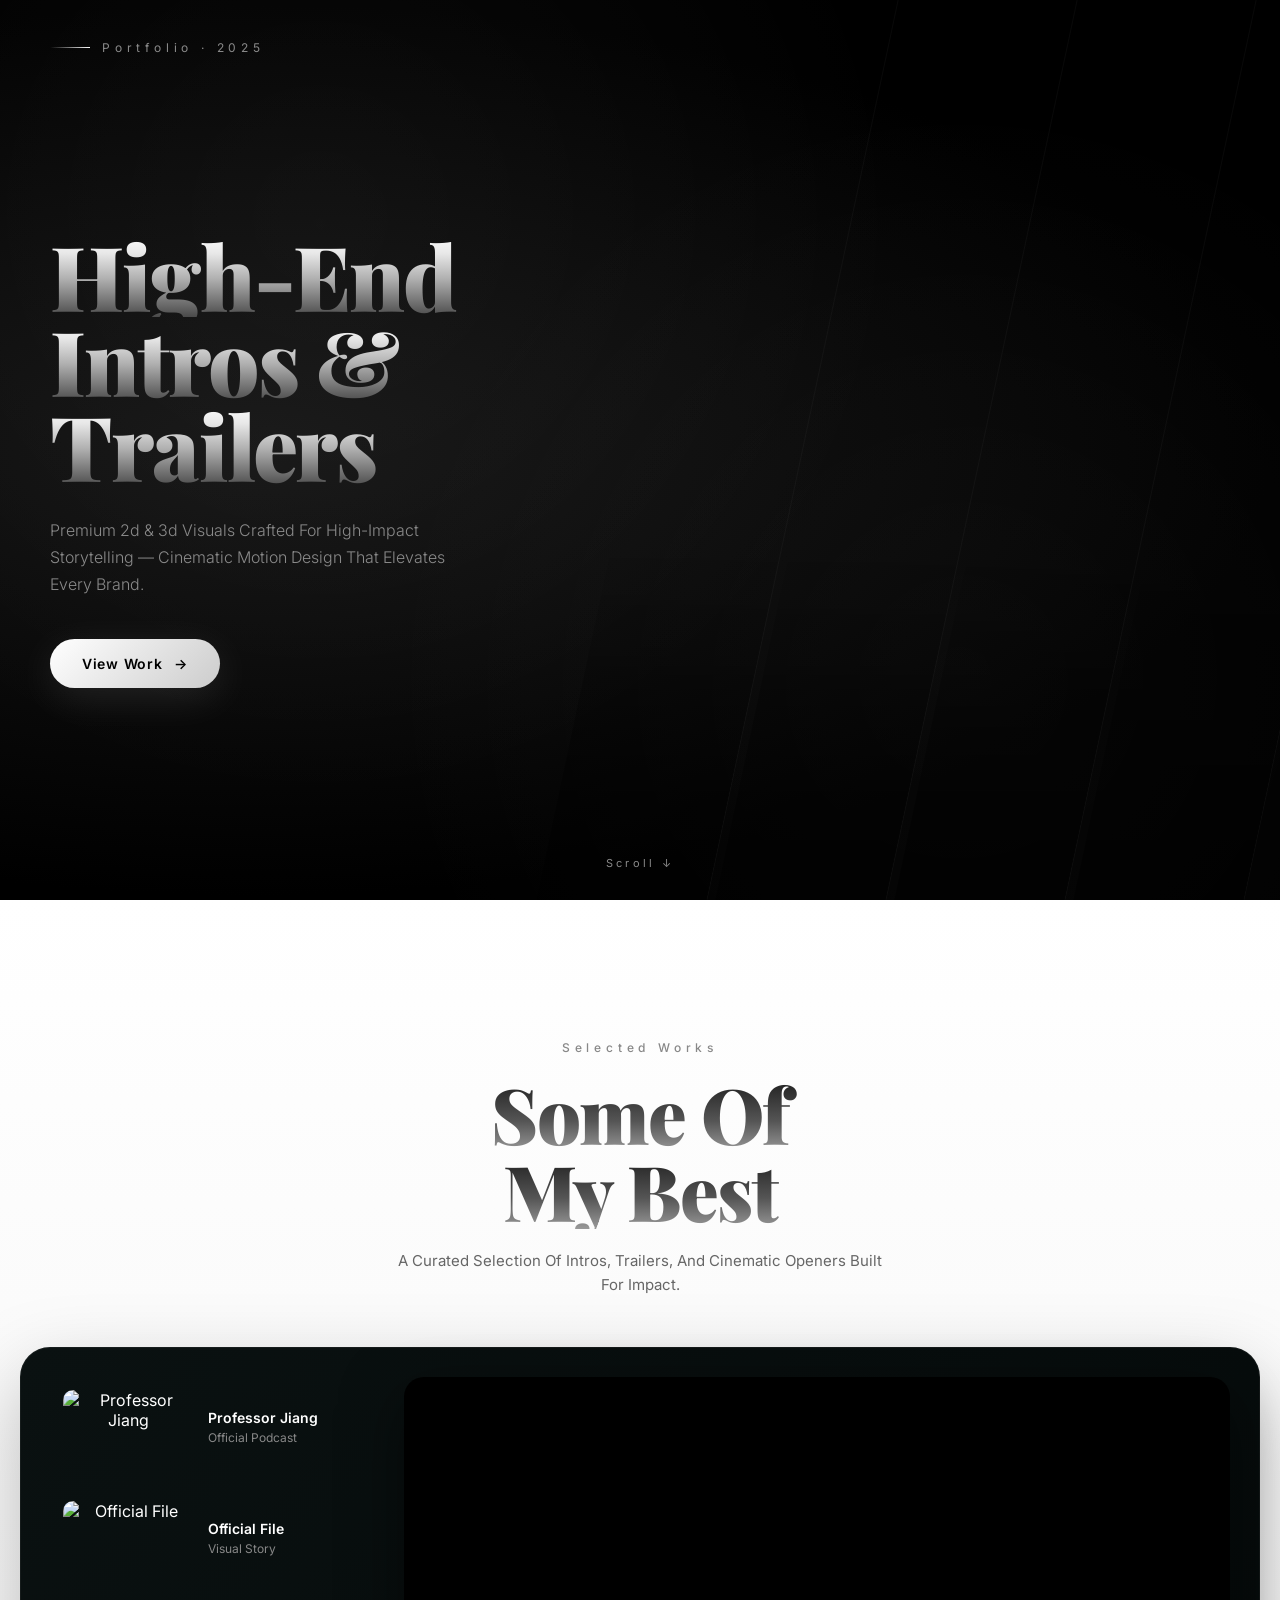
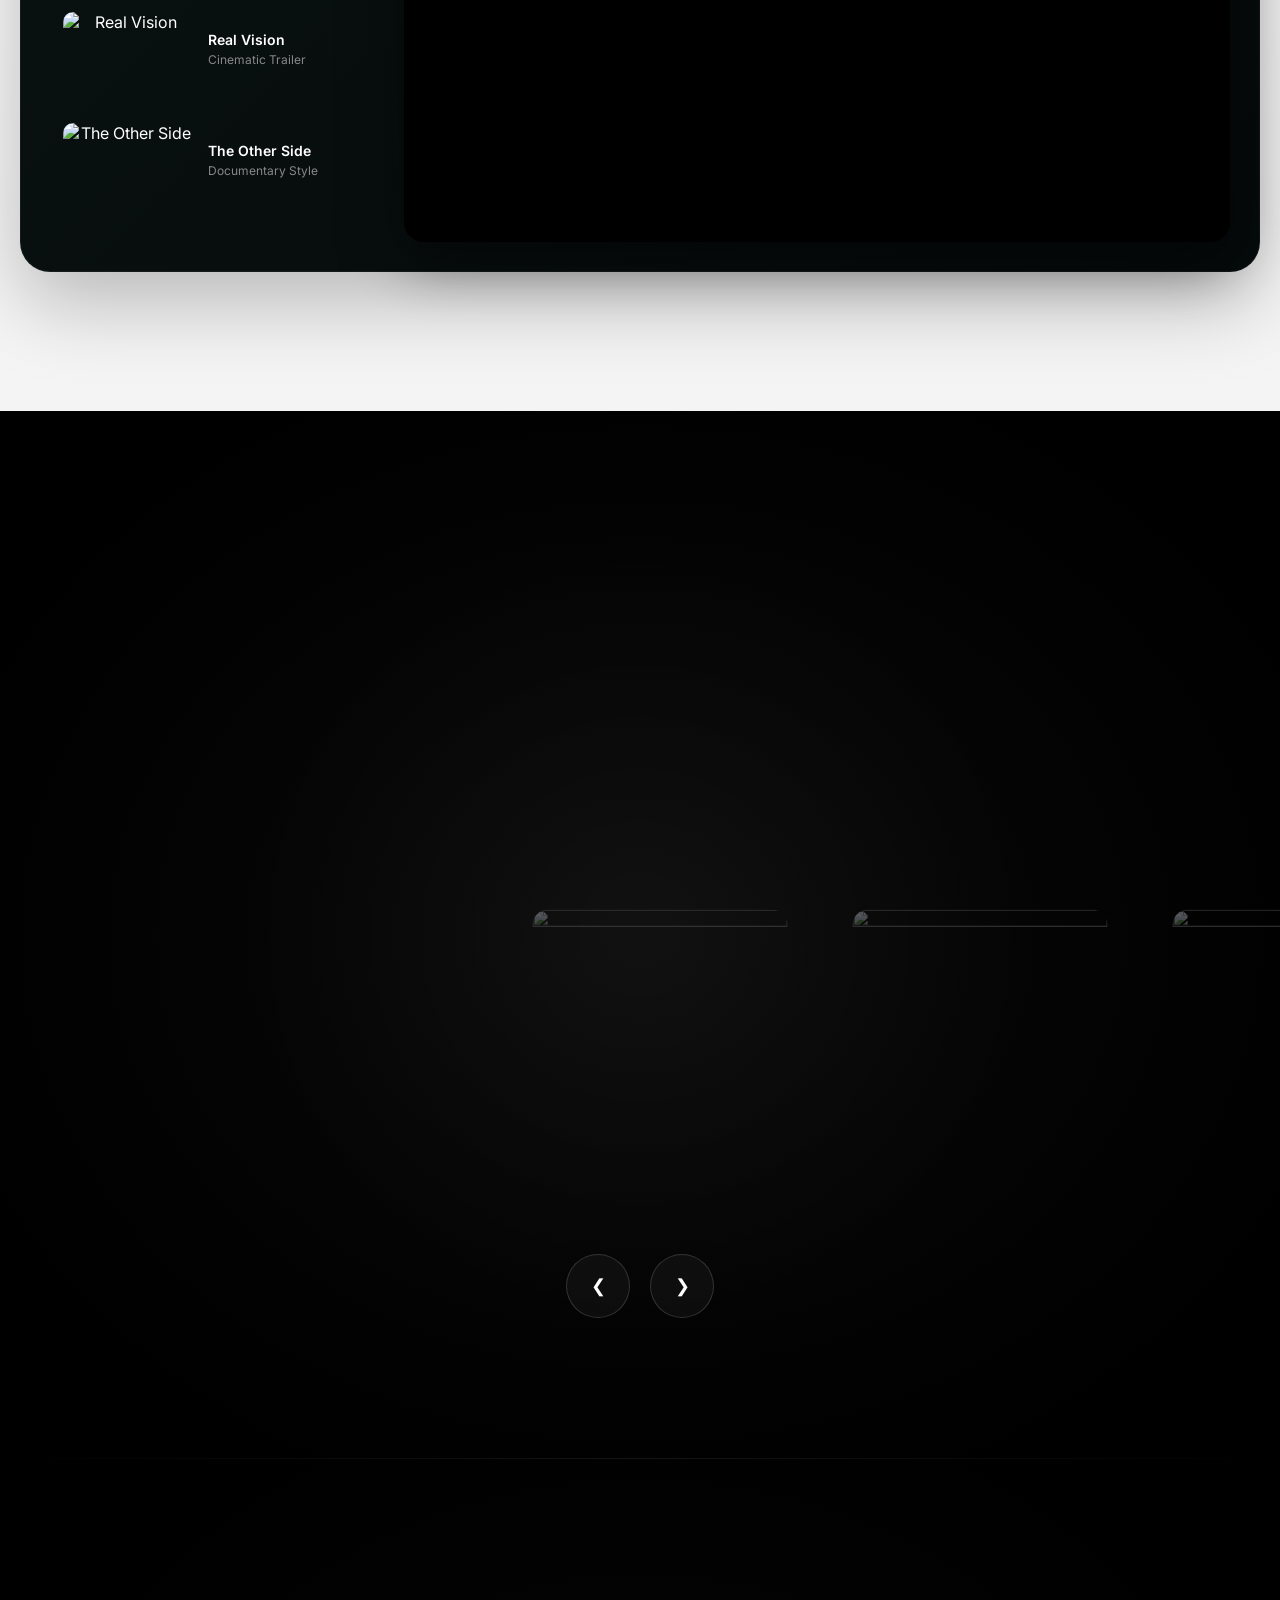
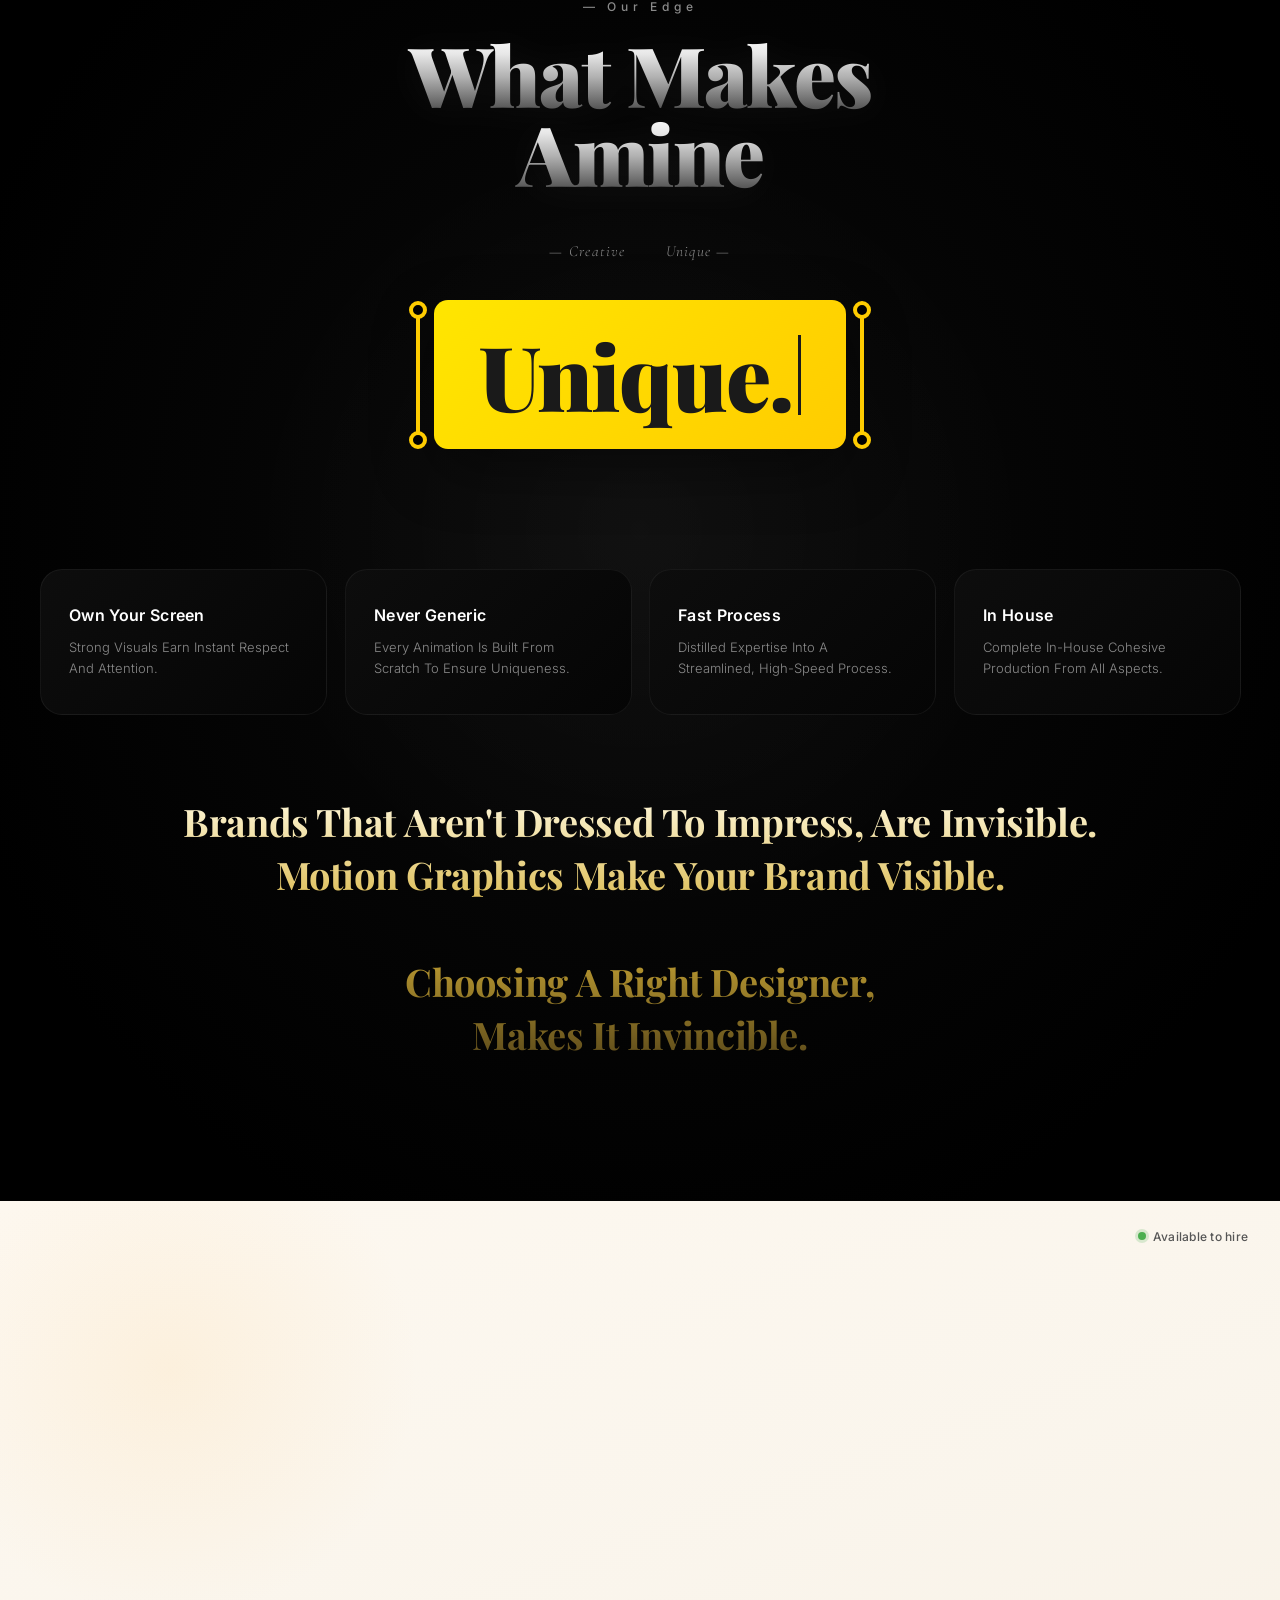
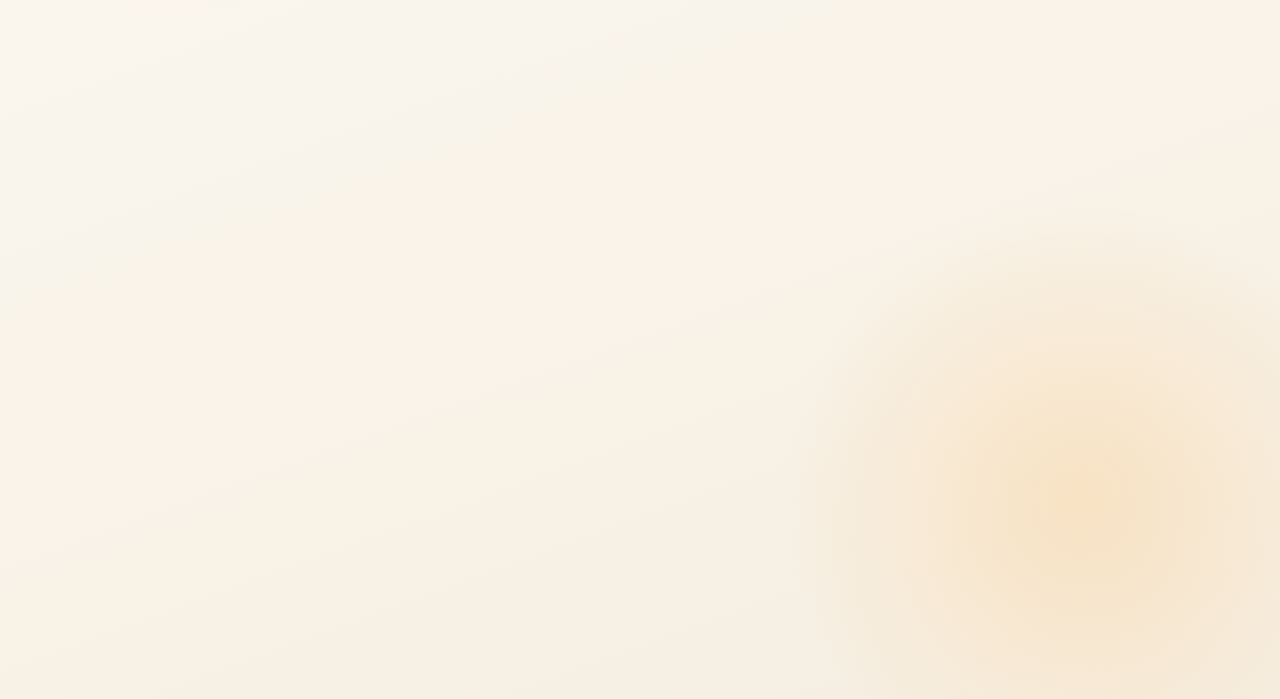
==== commit 38fec1ca: "portfolio-longform.html" ====
--- a/lab/portfolio-longform.html
+++ b/lab/portfolio-longform.html
@@ -165,42 +165,32 @@
   .hero-cta:hover .arrow { transform: translateX(5px); }
 
   .hero-images-area {
-    flex: 1.4;
+    flex: 1.5;
     display: flex;
-    align-items: center;
-    justify-content: flex-end;
-    gap: 12px;
-    padding: 60px 40px 60px 0;
+    transform: skewX(-12deg) translateX(60px);
+    gap: 8px;
     z-index: 5;
-    position: relative;
   }
 
   .color-block {
     flex: 1;
-    aspect-ratio: 9/16;
-    max-height: 80vh;
+    height: 100%;
     background-size: cover;
     background-position: center;
     transition: flex 0.9s cubic-bezier(0.22, 1, 0.36, 1),
-                filter 0.6s ease,
-                border-radius 0.6s ease;
-    filter: brightness(0.35) contrast(1.1);
-    border-radius: 18px;
-    position: relative;
-    overflow: hidden;
+                filter 0.6s ease;
+    filter: brightness(0.45) contrast(1.1);
+    border-right: 1px solid rgba(255,255,255,0.08);
+    position: relative;
   }
   .color-block::after {
     content: '';
     position: absolute;
     inset: 0;
-    background: linear-gradient(180deg, transparent 50%, rgba(0,0,0,0.65));
+    background: linear-gradient(180deg, transparent 60%, rgba(0,0,0,0.6));
     pointer-events: none;
   }
-  .color-block:hover {
-    flex: 3.5;
-    filter: brightness(1) contrast(1.05);
-    border-radius: 22px;
-  }
+  .color-block:hover { flex: 4; filter: brightness(1) contrast(1.05); }
 
   .block-1 { background-image: url('Intro - V1.png'); }
   .block-2 { background-image: url('Intro - V2.png'); }
@@ -227,14 +217,14 @@
   .intro-white-section {
     padding: 140px 20px;
     text-align: center;
-    background: linear-gradient(180deg, #faf9f7 0%, #f3f1ee 100%);
+    background: linear-gradient(180deg, #fff 0%, #f4f4f4 100%);
     position: relative;
   }
 
   .section-eyebrow {
     font-size: 12px;
     letter-spacing: 0.4em;
-    color: #999;
+    color: #888;
     margin-bottom: 20px;
     font-weight: 500;
   }
@@ -255,108 +245,82 @@
   }
 
   .section-sub {
-    color: #888;
+    color: #666;
     font-size: 15px;
     max-width: 500px;
     margin: 0 auto 50px;
     line-height: 1.6;
   }
 
-  /* ===== SHORTS VIDEO SECTION ===== */
   .video-container {
-    width: 100%;
-    max-width: 1100px;
-    margin: 0 auto;
-    background: linear-gradient(160deg, #111 0%, #0a0a0a 100%);
-    border-radius: 32px;
-    padding: 40px 36px;
-    display: flex;
-    flex-direction: row;
+    width: 100%; max-width: 1280px; margin: 0 auto;
+    background: linear-gradient(135deg, #0a1111 0%, #050a0a 100%);
+    border-radius: 30px;
+    padding: 30px;
+    display: flex; gap: 30px; direction: ltr;
+    box-shadow:
+      0 30px 80px rgba(0,0,0,0.25),
+      0 0 0 1px rgba(255,255,255,0.05) inset;
+  }
+
+  .side-playlist {
+    flex: 1;
+    display: flex; flex-direction: column; gap: 12px;
+    max-height: 560px; overflow-y: auto;
+    padding-right: 8px;
+  }
+  .side-playlist::-webkit-scrollbar { width: 4px; }
+  .side-playlist::-webkit-scrollbar-thumb { background: #333; }
+
+  .playlist-item {
+    display: flex; gap: 15px; cursor: pointer;
+    padding: 12px; border-radius: 14px;
+    transition: all 0.4s ease;
     align-items: center;
-    justify-content: center;
-    gap: 20px;
-    box-shadow:
-      0 50px 120px rgba(0,0,0,0.18),
-      0 0 0 1px rgba(255,255,255,0.05) inset;
-    position: relative;
-  }
-
-  /* Left / Right playlist — vertical stack 16/9 for longform */
-  .side-playlist {
-    display: flex;
-    flex-direction: column;
-    gap: 12px;
-    flex: 0 0 180px;
-    justify-content: center;
-  }
-
-  .playlist-row {
-    display: flex;
-    flex-direction: column;
-    gap: 12px;
-    width: 100%;
-  }
-
-  .playlist-item {
-    width: 100%;
+    border: 1px solid transparent;
+  }
+  .playlist-item:hover {
+    background: rgba(255,255,255,0.05);
+    border-color: rgba(255,255,255,0.08);
+    transform: translateX(4px);
+  }
+
+  .thumb-wrap {
+    flex: 0 0 130px;
     aspect-ratio: 16/9;
-    cursor: pointer;
-    border-radius: 12px;
+    border-radius: 10px;
     overflow: hidden;
-    transition: all 0.35s cubic-bezier(0.22, 1, 0.36, 1);
-    border: 2px solid transparent;
-    position: relative;
-  }
-  .playlist-item:hover {
-    transform: scale(1.04) translateY(-3px);
-    border-color: rgba(255,255,255,0.28);
-  }
-  .playlist-item.active-thumb {
-    border-color: rgba(255,255,255,0.65);
-    box-shadow: 0 0 18px rgba(255,255,255,0.12);
-  }
-
-  .thumb-wrap {
-    width: 100%;
-    height: 100%;
-    position: relative;
-    background: #1a1a1a;
+    position: relative;
   }
   .thumb-wrap::after {
     content: '▶';
     position: absolute; inset: 0;
     display: flex; align-items: center; justify-content: center;
-    background: rgba(0,0,0,0.5);
-    color: #fff; font-size: 11px;
+    background: rgba(0,0,0,0.4);
+    color: #fff; font-size: 18px;
     opacity: 0; transition: opacity 0.3s;
   }
   .playlist-item:hover .thumb-wrap::after { opacity: 1; }
-  .thumb-wrap img {
-    width: 100%; height: 100%;
-    object-fit: cover;
-    object-position: center;
-    transform: scale(1);
-  }
-
-  .content-wrap { display: none; }
-
-  /* Main video — center 16/9 for longform */
+  .thumb-wrap img { width: 100%; height: 100%; object-fit: cover; }
+
+  .content-wrap { text-align: left; color: #fff; }
+  .content-wrap .item-title {
+    font-weight: 600; font-size: 14px;
+    margin-bottom: 4px;
+  }
+  .content-wrap .item-desc {
+    color: #888; font-size: 12px;
+  }
+
   .main-video-section {
-    flex: 0 0 auto;
-    width: 560px;
+    flex: 0 0 70%;
     aspect-ratio: 16/9;
-    border-radius: 22px;
+    border-radius: 20px;
     overflow: hidden;
     background: #000;
-    box-shadow:
-      0 0 0 2px rgba(255,255,255,0.1),
-      0 30px 80px rgba(0,0,0,0.7);
-    position: relative;
-    z-index: 2;
-  }
-  .main-video-section iframe {
-    width: 100%; height: 100%; border: none;
-  }
+    box-shadow: 0 20px 60px rgba(0,0,0,0.5);
+  }
+  .main-video-section iframe { width: 100%; height: 100%; border: none; }
 
   /* ===== FRAMES SLIDER ===== */
   .frames-section {
@@ -388,59 +352,42 @@
     display: flex; justify-content: center; align-items: center;
     position: relative;
     z-index: 2;
+  }
+
+  .frames-wrapper {
+    display: flex; align-items: center; gap: 20px;
+    transition: transform 0.8s cubic-bezier(0.22, 1, 0.36, 1);
+  }
+
+  .frame-item {
+    flex: 0 0 300px;
+    transition: all 0.8s cubic-bezier(0.22, 1, 0.36, 1);
+    filter: brightness(0.35) saturate(0.7);
+    transform: scale(0.85);
+    border-radius: 18px;
     overflow: hidden;
-    padding: 20px 0 40px;
-  }
-
-  .frames-wrapper {
-    display: flex; align-items: center; gap: 16px;
-    transition: transform 0.8s cubic-bezier(0.22, 1, 0.36, 1);
-  }
-
-  .frame-item {
-    flex: 0 0 130px;
-    aspect-ratio: 9/16;
-    transition: all 0.8s cubic-bezier(0.22, 1, 0.36, 1);
-    filter: brightness(0.3) saturate(0.6);
-    transform: scale(0.88);
-    border-radius: 16px;
-    overflow: hidden;
-    position: relative;
-    cursor: pointer;
+    position: relative;
   }
 
   .frame-item.active {
-    flex: 0 0 280px;
+    flex: 0 0 720px;
     filter: brightness(1) saturate(1);
     transform: scale(1);
-    border-radius: 22px;
     box-shadow:
-      0 40px 100px rgba(0,0,0,0.9),
-      0 0 0 1px rgba(255,255,255,0.1);
+      0 30px 100px rgba(0,0,0,0.8),
+      0 0 0 1px rgba(255,255,255,0.08);
   }
   .frame-item.active::after {
     content: '';
     position: absolute; inset: 0;
-    background: linear-gradient(180deg, transparent 65%, rgba(0,0,0,0.5));
+    background: linear-gradient(180deg, transparent 70%, rgba(0,0,0,0.4));
     pointer-events: none;
   }
 
-  /* Left/right neighbors slightly visible */
-  .frame-item.neighbor {
-    flex: 0 0 160px;
-    filter: brightness(0.55) saturate(0.8);
-    transform: scale(0.93);
-  }
-
   .frame-item img {
-    width: 100%;
-    height: 100%;
+    width: 100%; aspect-ratio: 16/9;
     object-fit: cover;
-    object-position: center;
-    /* Crop 16/9 images to look like 9/16 — zoom into center */
-    transform: scale(1.8);
-  }
-  .frame-item.active img { transform: scale(1.8); }
+  }
 
   .slider-controls {
     margin-top: 70px;
@@ -654,34 +601,16 @@
   /* ===== RESPONSIVE ===== */
   @media (max-width: 900px) {
     .hero-section { flex-direction: column; min-height: auto; }
-    .hero-text-area { padding: 120px 30px 50px; }
+    .hero-text-area { padding: 120px 30px 60px; }
     .hero-images-area {
-      padding: 0 20px 60px;
-      justify-content: center;
-      max-height: 55vw;
+      transform: skewX(-8deg) translateX(20px);
+      height: 400px;
     }
-    .color-block { max-height: 55vw; }
     .hero-label { left: 30px; top: 30px; }
-    .video-container {
-      flex-wrap: wrap;
-      justify-content: center;
-      padding: 24px 16px;
-      gap: 16px;
-    }
-    .main-video-section { width: 240px; order: -1; flex: 0 0 auto; }
-    .side-playlist { flex-direction: row; flex-wrap: wrap; width: auto; justify-content: center; }
-    .side-playlist .playlist-item { width: 80px; }
-    .frame-item.active { flex: 0 0 200px; }
-    .frame-item { flex: 0 0 100px; }
-  }
-
-  @media (max-width: 600px) {
-    .contact-grid-2 { grid-template-columns: 1fr; }
-    .contact-card { padding: 28px 22px; }
-    .contact-services-row { gap: 18px; }
-    .budget-options-row { gap: 8px; }
-    .budget-option { min-width: 80px; padding: 12px 14px; }
-    .budget-amount { font-size: 15px; }
+    .video-container { flex-direction: column-reverse; padding: 20px; gap: 20px; }
+    .main-video-section { flex: none; width: 100%; }
+    .frame-item.active { flex: 0 0 90vw; }
+    .frame-item { flex: 0 0 200px; }
   }
 
   @media (max-width: 768px) {
@@ -1000,84 +929,11 @@
   }
   .social-icon-btn:hover svg { fill: #fff; }
 
-  /* ===== BUDGET SELECTOR ===== */
-  .contact-budget-section {
-    margin: 6px 0 22px;
-    text-align: center;
-  }
-
-  .budget-options-row {
-    display: flex;
-    justify-content: center;
-    gap: 10px;
-    flex-wrap: wrap;
-  }
-
-  .budget-option {
-    display: flex;
-    flex-direction: column;
-    align-items: center;
-    gap: 5px;
-    padding: 14px 22px;
-    border-radius: 14px;
-    border: 1px solid rgba(255,255,255,0.07);
-    background: rgba(255,255,255,0.03);
-    cursor: pointer;
-    transition: all 0.3s cubic-bezier(0.22, 1, 0.36, 1);
-    min-width: 100px;
-    position: relative;
-    overflow: hidden;
-  }
-  .budget-option::before {
-    content: '';
-    position: absolute;
-    inset: 0;
-    background: linear-gradient(135deg, rgba(255,255,255,0.06), transparent);
-    opacity: 0;
-    transition: opacity 0.3s;
-  }
-  .budget-option:hover {
-    border-color: rgba(255,255,255,0.16);
-    background: rgba(255,255,255,0.06);
-    transform: translateY(-3px);
-  }
-  .budget-option:hover::before { opacity: 1; }
-
-  .budget-option.selected {
-    border-color: rgba(255,255,255,0.3);
-    background: rgba(255,255,255,0.08);
-    box-shadow: 0 0 0 1px rgba(255,255,255,0.1), 0 8px 24px rgba(0,0,0,0.3);
-  }
-  .budget-option.selected::before { opacity: 1; }
-  .budget-option.selected .budget-amount { color: #fff; }
-  .budget-option.selected .budget-label {
-    color: rgba(255,255,255,0.55);
-  }
-
-  .budget-amount {
-    font-family: var(--title-font);
-    font-size: 18px;
-    font-weight: 700;
-    color: #888;
-    letter-spacing: -0.01em;
-    transition: color 0.3s;
-  }
-  .budget-label {
-    font-family: var(--body-font);
-    font-size: 10px;
-    font-weight: 500;
-    letter-spacing: 0.1em;
-    color: #555;
-    text-transform: uppercase;
-    transition: color 0.3s;
-  }
-
   @media (max-width: 600px) {
-    .budget-options-row { gap: 8px; }
-    .budget-option { min-width: 80px; padding: 12px 14px; }
-    .budget-amount { font-size: 15px; }
-  }
-
+    .contact-grid-2 { grid-template-columns: 1fr; }
+    .contact-card { padding: 28px 22px; }
+    .contact-services-row { gap: 18px; }
+  }
 </style>
 </head>
 <body>
@@ -1114,19 +970,18 @@
 <section class="intro-white-section" id="work">
   <p class="section-eyebrow fade-blur">Selected Works</p>
   <h2 class="section-title fade-blur delay-1">
-    <span class="gradient-line">Cinematic</span>
-    <span class="gradient-line">Intros & Trailers</span>
+    <span class="gradient-line">Some Of</span>
+    <span class="gradient-line">My Best</span>
   </h2>
   <p class="section-sub fade-blur delay-2">
     A Curated Selection Of Intros, Trailers, And Cinematic Openers Built For Impact.
   </p>
 
   <div class="video-container fade-blur delay-3">
-    <div class="side-playlist" id="sidePlaylistLeft"></div>
+    <div class="side-playlist" id="sidePlaylist"></div>
     <div class="main-video-section">
       <iframe id="mainPlayer" src="https://www.youtube.com/embed/yw6jr3jXrEI?enablejsapi=1" allowfullscreen></iframe>
     </div>
-    <div class="side-playlist" id="sidePlaylistRight"></div>
   </div>
 </section>
 
@@ -1222,79 +1077,54 @@
 </section>
 
 <script>
-  /* ---------- LONGFORM PLAYLIST ---------- */
+  /* ---------- PLAYLIST ---------- */
   const videos = [
-    { id: 'yw6jr3jXrEI', title: 'Main Feature',      desc: 'Cinematic Opener' },
-    { id: 'PTnRYDBoS98', title: 'Professor Jiang',    desc: 'Official Podcast' },
-    { id: 'X2Rfjeh4QwI', title: 'Official File',      desc: 'Visual Story' },
-    { id: '-qQsvqKB1_Y', title: 'Real Vision',        desc: 'Cinematic Trailer' },
-    { id: 'jAKU_YR0YDs', title: 'The Other Side',     desc: 'Documentary Style' }
+    { id: 'PTnRYDBoS98', title: 'Professor Jiang', desc: 'Official Podcast' },
+    { id: 'X2Rfjeh4QwI', title: 'Official File',   desc: 'Visual Story' },
+    { id: '-qQsvqKB1_Y', title: 'Real Vision',     desc: 'Cinematic Trailer' },
+    { id: 'jAKU_YR0YDs', title: 'The Other Side',  desc: 'Documentary Style' }
   ];
 
-  let activeId = videos[0].id;
-
-  function buildThumb(v) {
-    return `<div class="playlist-item ${v.id === activeId ? 'active-thumb' : ''}" data-id="${v.id}">
-      <div class="thumb-wrap">
-        <img src="https://img.youtube.com/vi/${v.id}/mqdefault.jpg" alt="${v.title}">
+  const playlistEl = document.getElementById('sidePlaylist');
+  playlistEl.innerHTML = videos.map(v => `
+    <div class="playlist-item" data-id="${v.id}">
+      <div class="thumb-wrap"><img src="https://img.youtube.com/vi/${v.id}/mqdefault.jpg" alt="${v.title}"></div>
+      <div class="content-wrap">
+        <p class="item-title">${v.title}</p>
+        <p class="item-desc">${v.desc}</p>
       </div>
-    </div>`;
-  }
-
-  function buildRows(vids, perRow) {
-    let html = '';
-    for (let i = 0; i < vids.length; i += perRow) {
-      const chunk = vids.slice(i, i + perRow);
-      html += `<div class="playlist-row">${chunk.map(buildThumb).join('')}</div>`;
-    }
-    return html;
-  }
-
-  function renderPlaylists() {
-    const rest  = videos.slice(1); // 4 remaining
-    const left  = rest.slice(0, 2);
-    const right = rest.slice(2, 4);
-
-    document.getElementById('sidePlaylistLeft').innerHTML  = buildRows(left, 1);
-    document.getElementById('sidePlaylistRight').innerHTML = buildRows(right, 1);
-
-    document.querySelectorAll('.playlist-item').forEach(item => {
-      item.addEventListener('click', () => {
-        activeId = item.dataset.id;
-        document.getElementById('mainPlayer').src =
-          `https://www.youtube.com/embed/${activeId}?autoplay=1`;
-        document.querySelectorAll('.playlist-item').forEach(i =>
-          i.classList.toggle('active-thumb', i.dataset.id === activeId)
-        );
-      });
-    });
-  }
-
-  renderPlaylists();
-
-  /* ---------- PORTRAIT SLIDER ---------- */
+    </div>
+  `).join('');
+
+  playlistEl.addEventListener('click', e => {
+    const item = e.target.closest('.playlist-item');
+    if (!item) return;
+    swapVideo(item, item.dataset.id);
+  });
+
+  function swapVideo(element, newId) {
+    const player = document.getElementById('mainPlayer');
+    const currentId = player.src.split('/embed/')[1].split('?')[0];
+    player.src = `https://www.youtube.com/embed/${newId}?autoplay=1`;
+    element.querySelector('img').src = `https://img.youtube.com/vi/${currentId}/mqdefault.jpg`;
+    element.dataset.id = currentId;
+  }
+
+  /* ---------- INFINITE SLIDER ---------- */
   let currentIdx = 3;
   const items = document.querySelectorAll('.frame-item');
-
-  function updateSlider() {
-    items.forEach((item, i) => {
-      item.classList.remove('active', 'neighbor');
-      if (i === currentIdx) item.classList.add('active');
-      else if (i === currentIdx - 1 || i === currentIdx + 1) item.classList.add('neighbor');
-    });
-    const wrapper = document.getElementById('framesWrapper');
-    const moveAmount = (currentIdx - 3) * -152;
-    wrapper.style.transform = `translateX(${moveAmount}px)`;
-  }
 
   function moveSlide(step) {
     currentIdx += step;
     if (currentIdx >= items.length) currentIdx = 0;
     if (currentIdx < 0) currentIdx = items.length - 1;
-    updateSlider();
-  }
-
-  updateSlider();
+
+    items.forEach((item, i) => item.classList.toggle('active', i === currentIdx));
+
+    const wrapper = document.getElementById('framesWrapper');
+    const moveAmount = (currentIdx - 3) * -320;
+    wrapper.style.transform = `translateX(${moveAmount}px)`;
+  }
 
   /* ---------- FADE-BLUR ON SCROLL ---------- */
   const observer = new IntersectionObserver(entries => {
@@ -1304,7 +1134,7 @@
         observer.unobserve(entry.target);
       }
     });
-  }, { threshold: 0.05 });
+  }, { threshold: 0.15 });
 
   document.querySelectorAll('.fade-blur').forEach(el => observer.observe(el));
 
@@ -1361,12 +1191,12 @@
 
   <div class="contact-available-badge">Available to hire</div>
 
-  <div class="contact-title-wrap">
+  <div class="contact-title-wrap fade-blur">
     <h2 class="contact-title">Contact</h2>
     <p class="contact-subtitle-text">Got a project, drop a message!</p>
   </div>
 
-  <div class="contact-card">
+  <div class="contact-card fade-blur delay-1">
     <div class="contact-grid-2">
       <div class="contact-field-group">
         <label>Name</label>
@@ -1420,33 +1250,6 @@
       </div>
     </div>
 
-    <!-- Budget Selector -->
-    <div class="contact-budget-section">
-      <p class="contact-service-title" style="margin-bottom:14px;">ESTIMATED BUDGET</p>
-      <div class="budget-options-row" id="budgetRow">
-        <div class="budget-option" data-budget="< $500">
-          <span class="budget-amount">&#60; $500</span>
-          <span class="budget-label">Starter</span>
-        </div>
-        <div class="budget-option" data-budget="$500–$1k">
-          <span class="budget-amount">$500–$1k</span>
-          <span class="budget-label">Basic</span>
-        </div>
-        <div class="budget-option selected" data-budget="$1k–$2k">
-          <span class="budget-amount">$1k–$2k</span>
-          <span class="budget-label">Standard</span>
-        </div>
-        <div class="budget-option" data-budget="$2k–$5k">
-          <span class="budget-amount">$2k–$5k</span>
-          <span class="budget-label">Premium</span>
-        </div>
-        <div class="budget-option" data-budget="$5k+">
-          <span class="budget-amount">$5k+</span>
-          <span class="budget-label">Enterprise</span>
-        </div>
-      </div>
-    </div>
-
     <!-- Message -->
     <div class="contact-field-group contact-message-group">
       <label>Message</label>
@@ -1460,7 +1263,7 @@
   </div>
 
   <!-- Social Icons -->
-  <div class="contact-socials">
+  <div class="contact-socials fade-blur delay-2">
     <a href="#" class="social-icon-btn" aria-label="Instagram">
       <svg viewBox="0 0 24 24" xmlns="http://www.w3.org/2000/svg">
         <path d="M12 2.163c3.204 0 3.584.012 4.85.07 3.252.148 4.771 1.691 4.919 4.919.058 1.265.069 1.645.069 4.849 0 3.205-.012 3.584-.069 4.849-.149 3.225-1.664 4.771-4.919 4.919-1.266.058-1.644.07-4.85.07-3.204 0-3.584-.012-4.849-.07-3.26-.149-4.771-1.699-4.919-4.92-.058-1.265-.07-1.644-.07-4.849 0-3.204.013-3.583.07-4.849.149-3.227 1.664-4.771 4.919-4.919 1.266-.057 1.645-.069 4.849-.069zM12 0C8.741 0 8.333.014 7.053.072 2.695.272.273 2.69.073 7.052.014 8.333 0 8.741 0 12c0 3.259.014 3.668.072 4.948.2 4.358 2.618 6.78 6.98 6.98C8.333 23.986 8.741 24 12 24c3.259 0 3.668-.014 4.948-.072 4.354-.2 6.782-2.618 6.979-6.98.059-1.28.073-1.689.073-4.948 0-3.259-.014-3.667-.072-4.947-.196-4.354-2.617-6.78-6.979-6.98C15.668.014 15.259 0 12 0zm0 5.838a6.162 6.162 0 100 12.324 6.162 6.162 0 000-12.324zM12 16a4 4 0 110-8 4 4 0 010 8zm6.406-11.845a1.44 1.44 0 100 2.881 1.44 1.44 0 000-2.881z"/>
@@ -1481,14 +1284,6 @@
 </section>
 
 <script>
-  /* ---------- BUDGET PICKER ---------- */
-  document.getElementById('budgetRow').addEventListener('click', e => {
-    const opt = e.target.closest('.budget-option');
-    if (!opt) return;
-    document.querySelectorAll('.budget-option').forEach(o => o.classList.remove('selected'));
-    opt.classList.add('selected');
-  });
-
   /* ---------- SERVICE PICKER ---------- */
   document.getElementById('servicesRow').addEventListener('click', e => {
     const opt = e.target.closest('.service-option');
